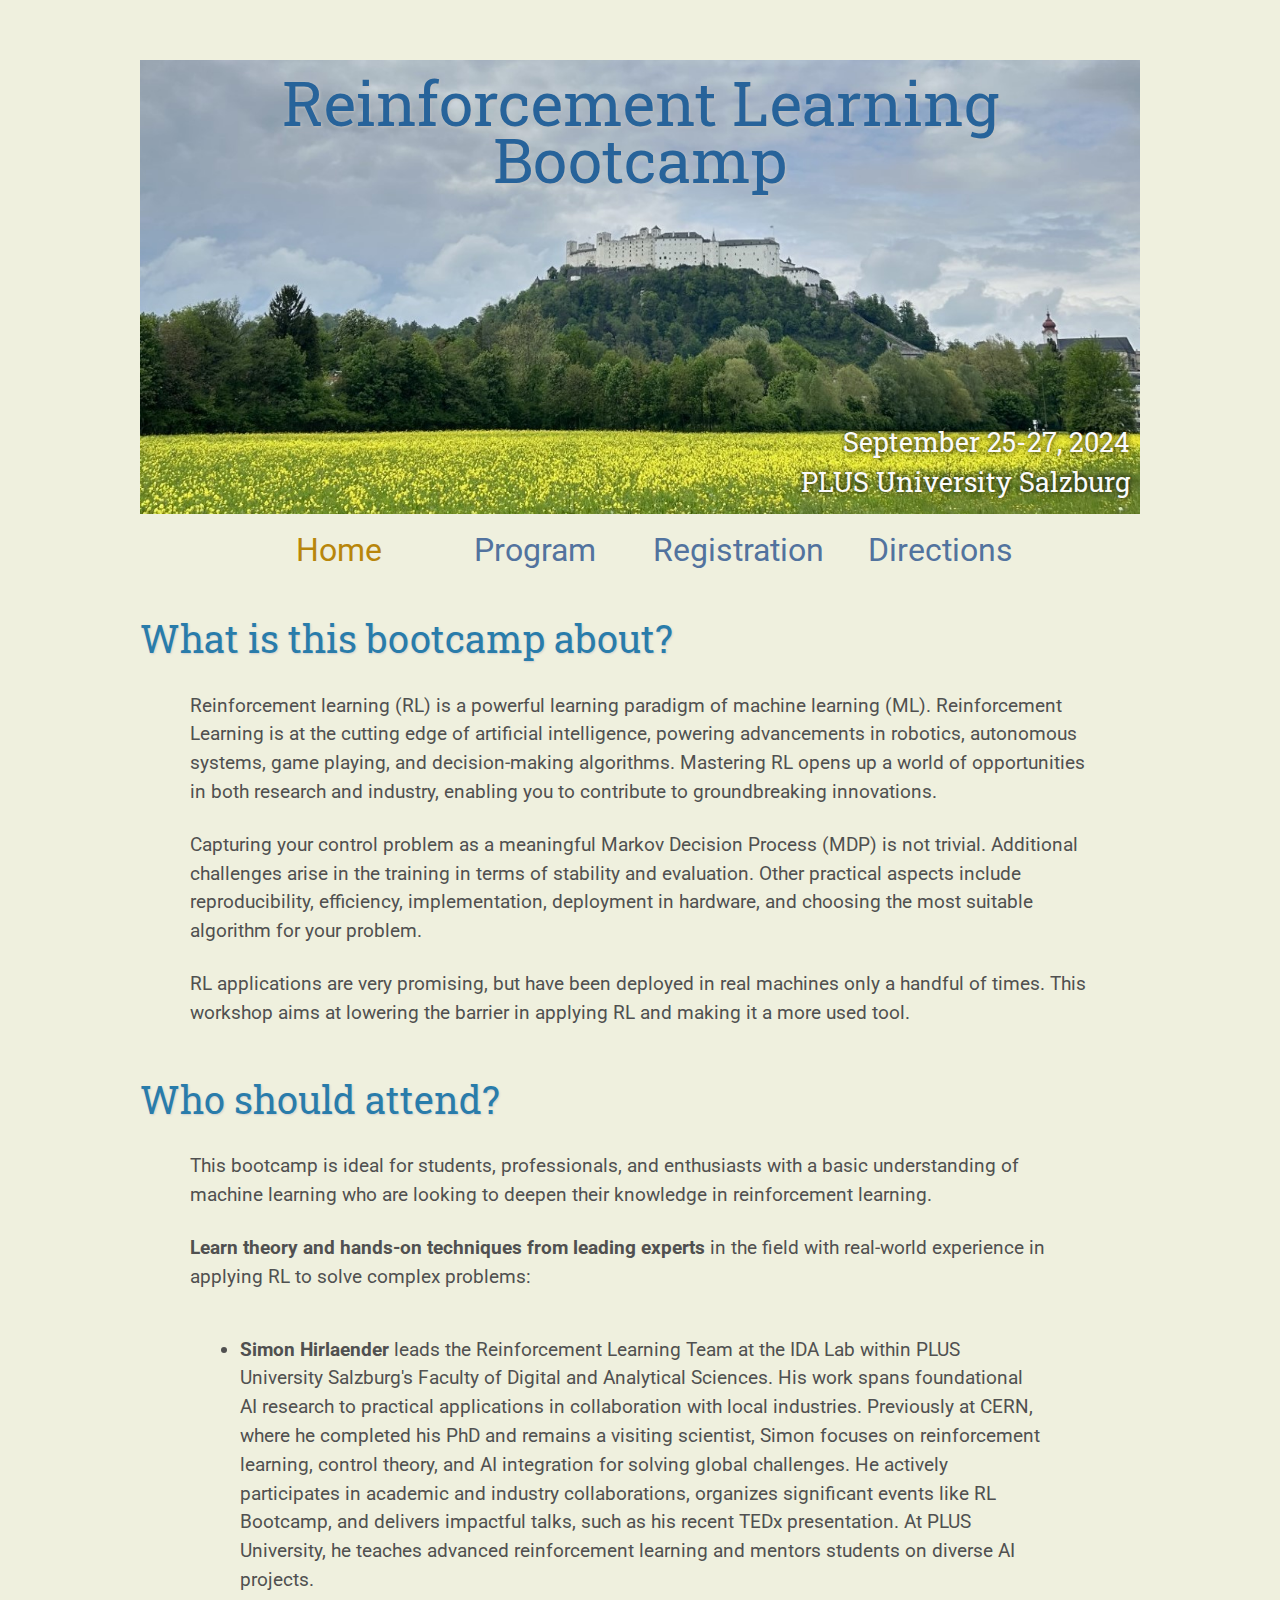
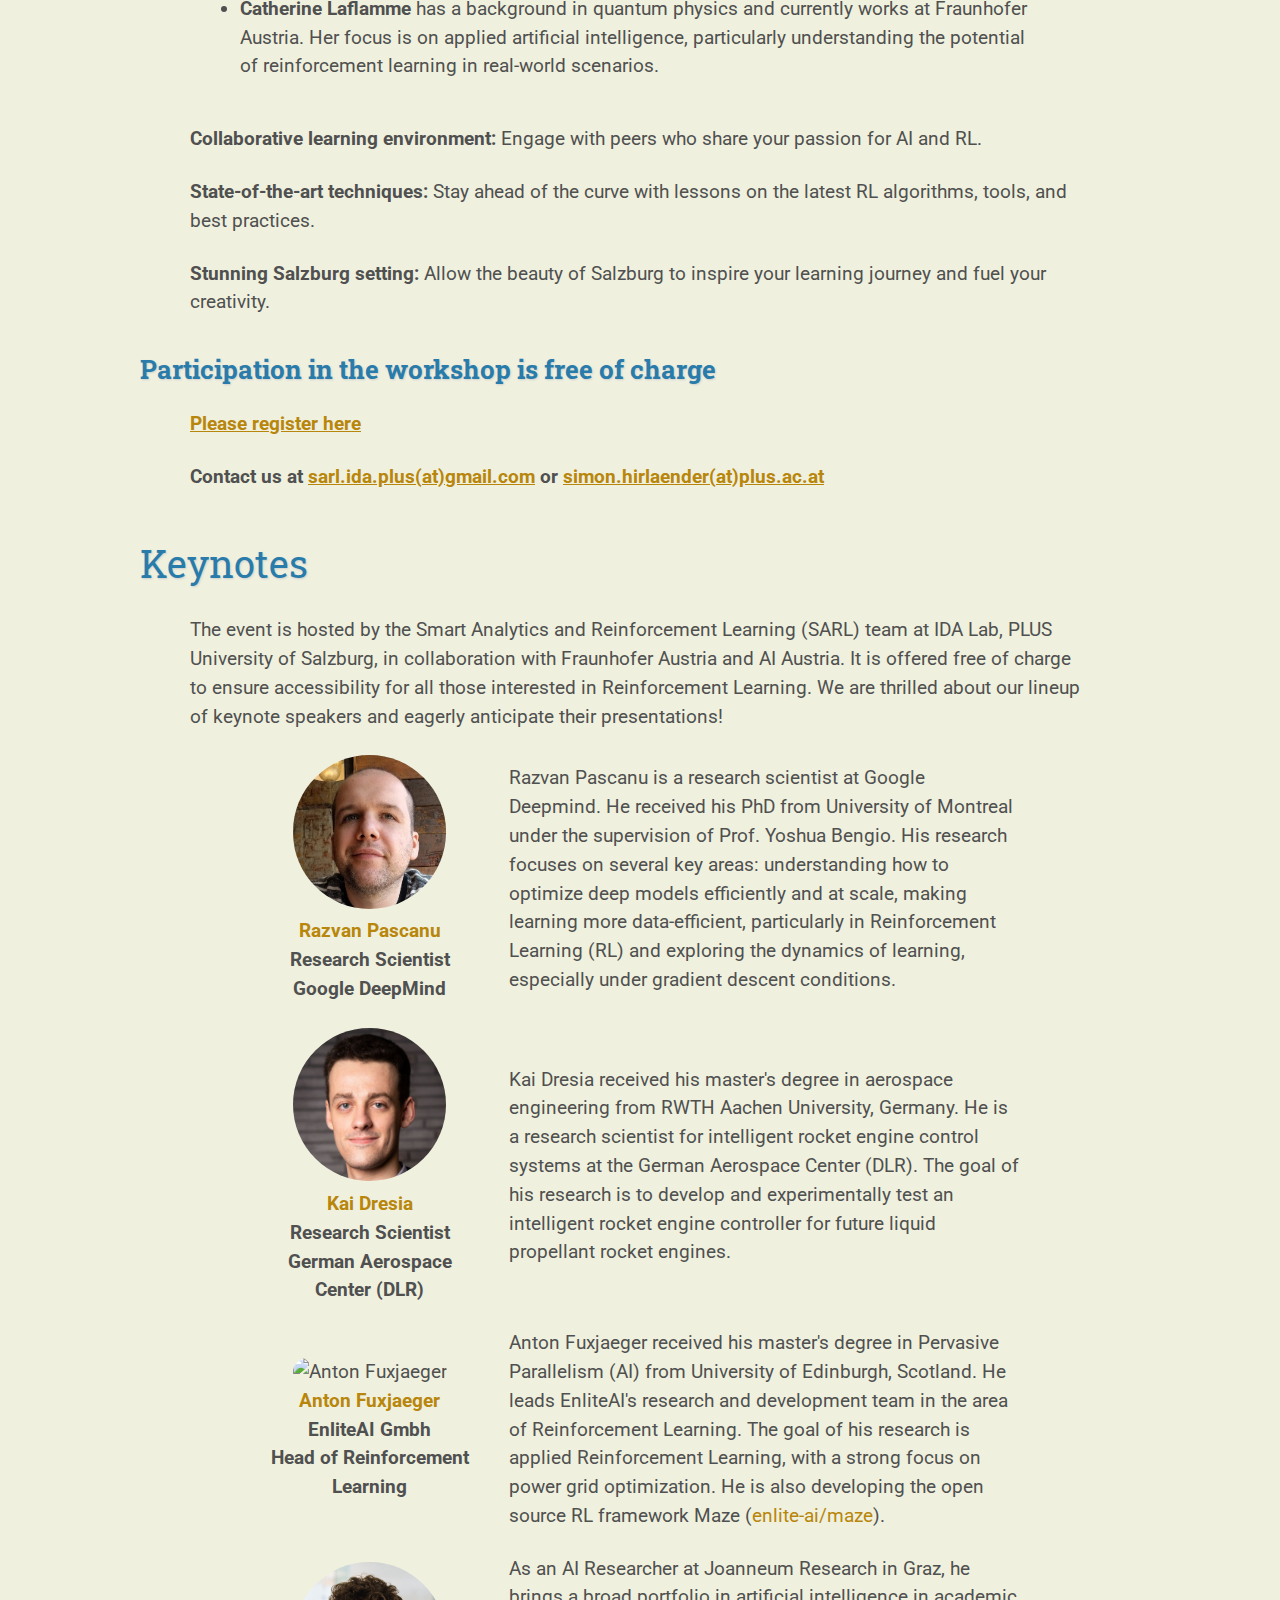
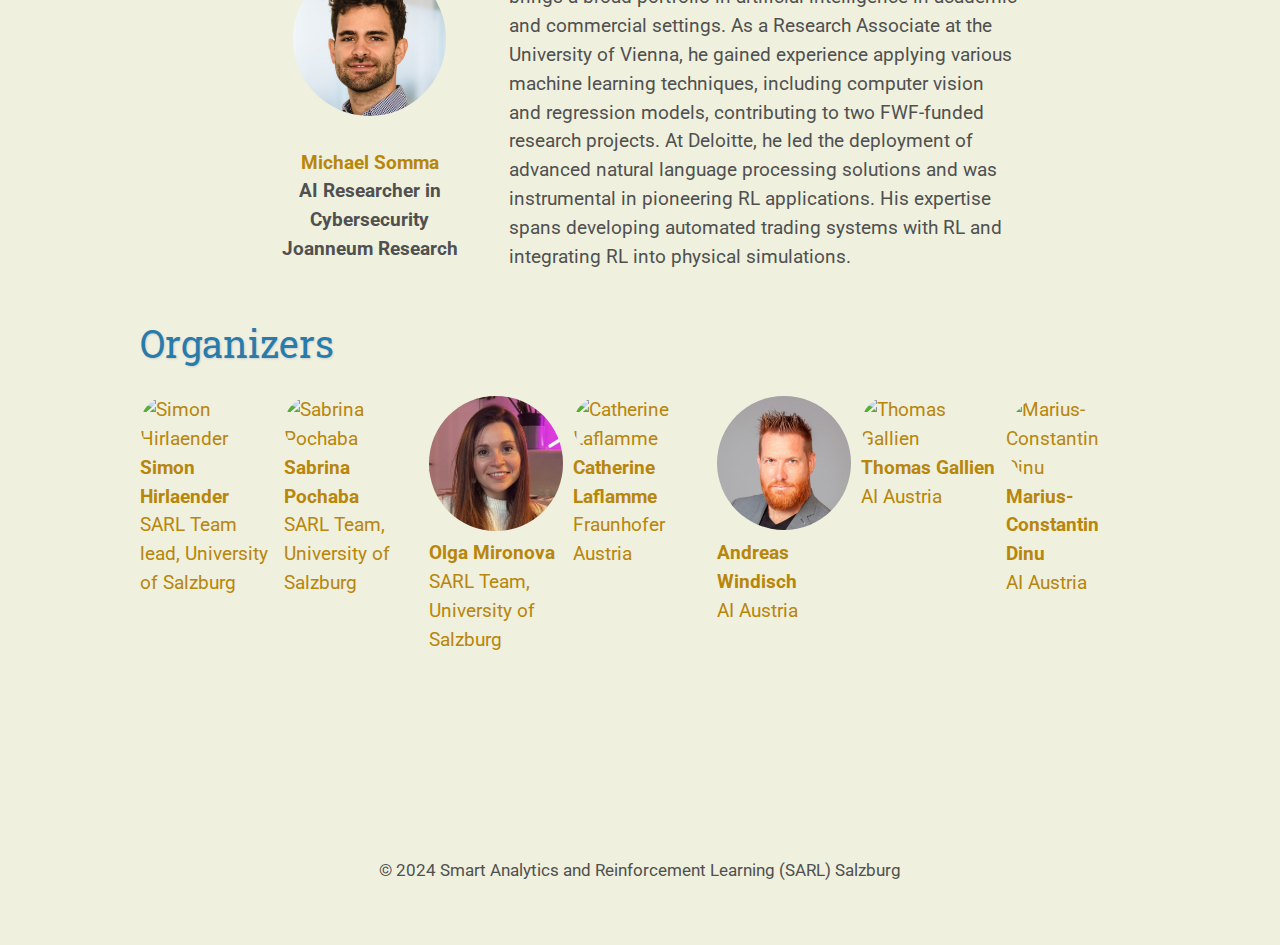
==== index.html @ cdb0f9e3 "change of structure" ====
<!DOCTYPE html>
<html lang='en'>
<style>
  .table-container {
    width: 80%;
    table-layout: fixed; /* Ensures the table respects the width of each column */
    border-collapse: separate; /* Separates the borders of each cell */
    border-spacing: 20px 0; /* Adds space between the columns */
  }

  .image-cell {
    width: 30%;
    text-align: center;
    vertical-align: middle;
  }

  .description-cell {
    width: 70%;
    vertical-align: middle;
    text-align: left;
    padding-left: 10px; /* Adjust this padding to manage the text spacing from the image */
  }

  .description-cell ul {
    list-style-type: disc; /* Ensures bullet points are shown */
    padding-left: 20px; /* Adds indentation to align the bullets properly */
  }

  img {
    width: 100%; /* Adjust this to scale the image as needed */
    /* You can uncomment the next line if you want rounded images */
    /* border-radius: 9999px; */
  }
</style>


<head>
    <base href=".">
    <link rel="shortcut icon" type="image/png" href="assets/smile.png"/>
    <link rel="stylesheet" type="text/css" media="all" href="assets/main.css"/>
    <meta name="description" content="RL Bootcamp">
    <meta name="resource-type" content="document">
    <meta name="distribution" content="global">
    <meta name="KeyWords" content="RL Bootcamp">
    <meta charset="UTF-8">
    <title>RL Bootcamp</title>
</head>

<body>

<div class="banner">
        <img src="bootcamp.jpg" alt="RL Bootcamp" width="1000">
        <div class="top-left">
            <span class="title1">Reinforcement Learning Bootcamp</span>
        </div>
        <div class="bottom-right">
            September 25-27, 2024 <br> PLUS University Salzburg
        </div>
    </div>

<table class="navigation">
  <tr>
    <td class="navigation">
      <a title="Conference Home Page" href=".">Home</a>
    </td>

      <td class="navigation">
      <a
        class="current"
        title="Program"
        href="program"
        >Program</a
      >
    </td>
    <td class="navigation">
      <a
        class="current"
        title="Register for free"
        href="registration"
        >Registration</a
      >
          </td>
    <td class="navigation">
      <a
        class="current"
        title="Directions to the Conference"
        href="directions"
        >Directions</a
      >
    </td>
  </tr>
</table>

    <h2>What is this bootcamp about?</h2>
    <p>


Reinforcement learning (RL) is a powerful learning paradigm of machine learning (ML). Reinforcement Learning is at the cutting edge of artificial intelligence, powering advancements in robotics, autonomous systems, game playing, and decision-making algorithms. Mastering RL opens up a world of opportunities in both research and industry, enabling you to contribute to groundbreaking innovations.
</p>
    <p>
Capturing your control problem as a meaningful Markov Decision Process (MDP) is not trivial. Additional challenges arise in the training in terms of stability and evaluation. Other practical aspects include reproducibility, efficiency, implementation, deployment in hardware, and choosing the most suitable algorithm for your problem.
</p>
    <p>
RL applications are very promising, but have been deployed in real machines only a handful of times. This workshop aims at lowering the barrier in applying RL and making it a more used tool.
</p>
    
    <h2>Who should attend?</h2>
    <p>   
    This bootcamp is ideal for students, professionals, and enthusiasts with a basic understanding of machine learning who are looking to deepen their knowledge in reinforcement learning. </p>
    <p>
      <strong> Learn theory and hands-on techniques from leading experts</strong> in the field with real-world experience in applying RL to solve complex problems:
            <ul>
            <li ><strong>Simon Hirlaender</strong>  leads the Reinforcement Learning Team at the IDA Lab within PLUS University Salzburg's Faculty of Digital and Analytical Sciences. His work spans foundational AI research to practical applications in collaboration with local industries. Previously at CERN, where he completed his PhD and remains a visiting scientist, Simon focuses on reinforcement learning, control theory, and AI integration for solving global challenges. He actively participates in academic and industry collaborations, organizes significant events like RL Bootcamp, and delivers impactful talks, such as his recent TEDx presentation. At PLUS University, he teaches advanced reinforcement learning and mentors students on diverse AI projects.</li>
            <li><strong>Catherine Laflamme</strong> has a background in quantum physics and currently works at Fraunhofer Austria. Her focus is on applied artificial intelligence, particularly understanding the potential of reinforcement learning in real-world scenarios.</li>
            </ul>
    </p>
    <p> <strong>Collaborative learning environment:</strong> Engage with peers who share your passion for AI and RL.</p>
  <p> <strong>State-of-the-art techniques:</strong> Stay ahead of the curve with lessons on the latest RL algorithms, tools, and best practices.</p>
  <p> <strong>Stunning Salzburg setting:</strong> Allow the beauty of Salzburg to inspire your learning journey and fuel your creativity.
    </p>

<h4><b>Participation in the workshop is free of charge</b></h4>
<p><b><a href="https://indico.scc.kit.edu/e/sarl-plus.rl.bootcamp">Please register here</a></b></p>
<p><b>Contact us at <a href="mailto:sarl.ida.plus@gmail.com">sarl.ida.plus(at)gmail.com</a> or <a href="mailto:sarl.ida.plus@gmail.com">simon.hirlaender(at)plus.ac.at</a></b> </p>


<h2>Keynotes</h2>

     <p>

The event is hosted by the Smart Analytics and Reinforcement Learning (SARL) team at IDA Lab, PLUS University of Salzburg, in collaboration with Fraunhofer Austria and AI Austria. It is offered free of charge to ensure accessibility for all those interested in Reinforcement Learning. We are thrilled about our lineup of keynote speakers and eagerly anticipate their presentations!
    </p>

<!--    <p>-->
<!--      <a href="https://sites.google.com/view/razp/home"><b>Razvan Pascanu</b></a-->
<!--      ><br />-->
<!--      <b>-->
<!--         Research Scientist<br />-->
<!--         Google DeepMind </b-->
<!--      ><br />-->
<!--    </p>-->


<table class="table-container">
  <tr>
    <!-- Column for Image and Basic Info -->
    <td class="image-cell">
      <img src="assets/speaker_razvan_pascanu_squared.png" alt="Razvan Pascanu" style="width: 70%; border-radius: 9999px" ;><br>
       <a href="https://sites.google.com/view/razp/home"><b>Razvan Pascanu</b></a>
      <b>Research Scientist<br>
      Google DeepMind</b>
    </td>
    <!-- Column for Detailed Description -->
    <td class="description-cell">
        Razvan Pascanu is a research scientist at Google Deepmind. He received his PhD from University of Montreal under the supervision of Prof. Yoshua Bengio. His research focuses on several key areas:
        understanding how to optimize deep models efficiently and at scale, making learning more data-efficient, particularly in Reinforcement Learning (RL) and exploring the dynamics of learning, especially under gradient descent conditions.
    </td>
  </tr>
</table>
<table class="table-container">
  <tr>
    <!-- Column for Image and Basic Info -->
    <td class="image-cell">
      <img src="assets/speaker_kai_dresia1.jpg" alt="Kai Dresia" style="width: 70%; border-radius: 9999px";><br>
      <a href="https://www.linkedin.com/in/kaidresia"><b>Kai Dresia</b></a><br>
      <b>Research Scientist<br>
      German Aerospace Center (DLR)</b>
    </td>

    <!-- Column for Detailed Description -->
    <td class="description-cell">

        Kai Dresia received his master's degree in aerospace engineering from RWTH Aachen University, Germany. He is a research scientist for intelligent rocket engine control systems at the German Aerospace Center (DLR). The goal of his research is to develop and experimentally test an intelligent rocket engine controller for future liquid propellant rocket engines.

    </td>
  </tr>
</table>
<table class="table-container">
  <tr>
    <!-- Column for Image and Basic Info -->
    <td class="image-cell">
      <img src="assets/speaker_anton_fuxjaeger.jpg" alt="Anton Fuxjaeger" style="width: 70%; border-radius: 9999px";><br>
      <a href="https://github.com/anton-musrevinu"><b>Anton Fuxjaeger</b></a><br>
      <b>EnliteAI Gmbh<br>
      Head of Reinforcement Learning</b>
    </td>

    <!-- Column for Detailed Description -->
    <td class="description-cell">

        Anton Fuxjaeger received his master's degree in Pervasive Parallelism (AI) from University of Edinburgh, Scotland. He leads EnliteAI's research and development team in the area of Reinforcement Learning. The goal of his research is applied Reinforcement Learning, with a strong focus on power grid optimization. He is also developing the open source RL framework Maze (<a href="https://github.com/enlite-ai/maze">enlite-ai/maze</a>).

    </td>
  </tr>
</table>
<table class="table-container">
    <td class="image-cell">
    <img src="assets/speaker_michael_somma.jpg" alt="Michael Somma" style="width: 70%; border-radius: 9999px;">
    </p>
      <a href="https://www.linkedin.com/in/michaelsomma/"><b>Michael Somma</b></a
      ><br />
      <b>
          AI Researcher in Cybersecurity
         <br />
         Joanneum Research</b
      ><br />
        </td>
    <td class="description-cell">
        As an AI Researcher at Joanneum Research in Graz, he brings a broad portfolio in artificial intelligence in academic and commercial settings. As a Research Associate at the University of Vienna, he gained experience applying various machine learning techniques, including computer vision and regression models, contributing to two FWF-funded research projects. At Deloitte, he led the deployment of advanced natural language processing solutions and was instrumental in pioneering RL applications. His expertise spans developing automated trading systems with RL and integrating RL into physical simulations.
    </td>
    <p>
</table>



    <h2>Organizers</h2>
    <div style="display: flex; flex-wrap: wrap; align-items: flex-start; gap: 10px; width: 1000px">

                <a href="https://mathphyssim.github.io/" style="flex: 1;">
            <img src="assets/organizer_simon_hirlaender.jpg" alt="Simon Hirlaender" style="width: 100%; border-radius: 9999px;">
            <b>Simon Hirlaender</b> <br>
                    SARL Team lead,
            University of Salzburg
        </a>
                <a href="https://www.salzburgresearch.at/en/person/pochaba-sabrina/" style="flex: 1;">
            <img src="assets/organizer_sabrina_pochaba_square.jpg" alt="Sabrina Pochaba" style="width: 100%; border-radius: 9999px;">
            <b>Sabrina Pochaba</b> <br>
                    SARL Team,
            University of Salzburg
        </a>
                <a href="https://www.plus.ac.at/aihi/der-fachbereich/ida-lab/teams/sarl/" style="flex: 1;">
            <img src="assets/organizer_olga_mironova.jpg" alt="Olga Mironova" style="width: 100%; border-radius: 9999px;">
            <b>Olga Mironova</b> <br> 
                    SARL Team,
            University of Salzburg
        </a>
                <a href="https://www.linkedin.com/in/catherine-laflamme-5a1a7131/" style="flex: 1;">
            <img src="assets/organizer_catherine_laflamme.jpg" alt="Catherine Laflamme" style="width: 100%; border-radius: 9999px;">
            <b>Catherine Laflamme</b> <br>
            Fraunhofer Austria
        </a>
                <a href="https://www.linkedin.com/in/andreas-windisch-physics/" style="flex: 1;">
            <img src="assets/organizer_andreas_windisch.jpg" alt="Andreas Windisch" style="width: 100%; border-radius: 9999px;">
            <b>Andreas Windisch</b> <br>
            AI Austria
        </a>
                <a href="https://www.linkedin.com/in/tgallien/" style="flex: 1;">
            <img src="assets/organizer_thomas_gallien.JPG" alt="Thomas Gallien" style="width: 100%; border-radius: 9999px;">
            <b>Thomas Gallien</b> <br>
            AI Austria
        </a>
                <a href="https://www.dinu.at/profile/home/" style="flex: 1;">
            <img src="assets/organizer_marius_constantin_dinu.jpeg" alt="Marius-Constantin Dinu" style="width: 100%; border-radius: 9999px;">
            <b>Marius-Constantin Dinu</b> <br>
            AI Austria
        </a>
    </div>
    <footer>
        &copy; 2024 Smart Analytics and Reinforcement Learning (SARL) Salzburg</p>
    </footer>
</body>
</html>
---- assets/main.css ----
/* main.css */

/* These are the colors and fonts used throughout the webpage.
 * I've listed them here so that a user may easily
 * do a search-and-replace for these to change the site theme.
 *   'Roboto',sans-serif; Font for the title text
 *   'Roboto-Slab',serif; Font for the body text 
 *   #fafafa; Background color of the site
 *   #505050; Foreground (text) color of the site
 *   #52739e; Navy, "Template" in the logo, current page in navigation, special titles in the Program
 *   #b2132e; Reddish, "Conference" in the logo, hover color for links
 *   #813c54; Heading color, titles in the Program
 *   #b8860b; Dark Goldenrod, color for links
 */

@import url("https://fonts.googleapis.com/css?family=Roboto%7CRoboto+Slab");

* {
  border: 0;
  font: inherit;
  font-size: 1em;
  margin: 0;
  padding: 0;
  vertical-align: baseline;
}

body {
  background-color: #EFF0DE;
  background-size: cover;
  background-attachment: fixed;
  color: #505050;
  text-align: left;
  font-family: "Roboto", sans-serif;
  font-size: 1.2em;
  line-height: 1.5em;
  margin: 60px auto;
  width: 1000px;
}

a {
  color: #b8860b;
  text-decoration: none;
}
a.current {
  color: #52739e;
}
a.current:hover {
  color: #ffab37;
}
a:hover {
  color: #fbba79;
}
a:active {
  color: #fbba79;
}
h1,
h2,
h3,
h4 {
  clear: left;
  color: #297caa;
  margin: 1.5em 0em 1em 0em;
  font-family: "Roboto Slab", serif;
  text-shadow: 1px 1px 2px #d0d0d0;
}
h1 {
  font-size: 2.67em;
}
h2 {
  font-size: 2em;
}
h3 {
  font-size: 1.67em;
}
h4 {
  font-size: 1.33em;
}
p {
  list-style: none;
  margin: 24px auto 24px auto;
  padding: 0px;
  width: 900px;
  text-align: left;
}
li a,
p a {
  text-decoration: underline;
  text-decoration-color: #b8860b;
}

ul {
  list-style: disc;
  margin: 24px auto 24px auto;
  padding: 20px;
  width: 800px;
  text-align: left;
}

i,
em {
  font-style: italic;
}
b,
strong {
  font-weight: bold;
}
sup {
  vertical-align: super;
  font-size: 0.8em;
  line-height: 0;
}
sub {
  vertical-align: sub;
  font-size: 0.8em;
  line-height: 0;
}
table {
  width: 1000px;
  margin: 12px auto 24px auto;
  float: none;
  /* UNCOMMENT THIS FOR DEBUGGING THE ALIGNMENT */
  /*border: 1px solid black;*/
}
th,
td {
  text-align: left;
  /* UNCOMMENT THIS FOR DEBUGGING THE ALIGNMENT */
  /*border: 1px solid black;*/
}

/* Website Banner */
.banner {
  position: relative;
  font-family: "Roboto Slab", serif;
}
.top-left {
  font-size: 7em;
  color: #505050;
  /*background: #adc1ce;*/
  text-align: center;
  width: 1000px;
  height: 73px;
  position: absolute;
  padding: 0px 0 0 0;
  top: 0px;
}
.bottom-right {
  font-size: 1.4em;
  color: #fafafa;
  line-height: 1.5em;
  width: auto;
  height: 100px;
  padding: 0px 10px 0px 0px;
  text-align: right;
  position: absolute;
  bottom: 0px;
  right: 0px;
  text-shadow: 0px 0px 6px #000000;
}

/* Conference Title Logo */
.title1 {
  color: #27639a;
  font-size: 0.46em;
  text-shadow: 1px 1px 3px #c0c0c0;
}
.title2 {
  color: #b37f32;
  text-shadow: 1px 1px 3px #c0c0c0;
}
.year {
  color: #505050;
  font-size: 0.6em;
  font-weight: lighter;
}

/* Navigation Links (Home, Registration, etc) */
table.navigation {
  width: 800px;
}
td.navigation {
  font-size: 1.67em;
  white-space: nowrap;
  width: 20%;
  text-align: center;
  vertical-align: middle;
  padding: 0px 0px 0px 0px;
}

/* Sponsor Images */
table.sponsors {
  width: 800px;
}
td.sponsor {
  white-space: nowrap;
  width: 20%;
  text-align: center;
  vertical-align: middle;
  padding: 0px 0px 0px 0px;
}
td.sponsor img {
  width: 100%;
}

/* The Table on the Program Page */
td.room {
  padding: 4px 12px 4px 4px;
  width: 90%;
  vertical-align: bottom;
  font-size: 1.67em;
  color: #52739e;
  height: 32px;
}
td.date {
  white-space: nowrap;
  width: 130px;
  text-align: right;
  vertical-align: top;
  padding: 4px 16px 0px 0px;
}
td.title {
  padding: 4px 12px 4px 4px;
  width: 90%;
  vertical-align: top;
  font-size: 1.2em;
  color: #929fa7;
  height: 34px;
  font-family: "Roboto Slab", serif;
  text-shadow: 1px 1px 2px #d0d0d0;
}
td.title-special {
  padding: 4px 12px 4px 4px;
  width: 90%;
  vertical-align: top;
  font-size: 1.67em;
  color: #52739e;
  height: 32px;
  font-family: "Roboto Slab", serif;
  text-shadow: 1px 1px 2px #d0d0d0;
}
td.speaker {
  padding: 4px 12px 4px 4px;
  font-style: italic;
  font-size: 1em;
  max-height: 999999px;
}
td.abstract {
  padding: 4px 12px 12px 4px;
  font-size: 1em;
  max-height: 999999px;
}
td.abstract img {
  display: block;
  margin: 4px auto 8px auto;
}
table.plenary {
  padding-top: 8px;
  background: #ffffff;
}

/* Registration and Directions iframes and Images */
iframe.registration {
  display: block;
  margin: 1em auto 2em auto;
  width: 700px;
  height: 1400px;
  border: none;
}
iframe.directions {
  display: block;
  margin: 1em auto 2em auto;
  width: 800px;
  height: 400px;
  border: none;
}
img.center {
  display: block;
  width: 67%;
  margin: 1em auto 2em auto;
}

/* Flyer Images */
table.flyers {
  width: 800px;
}
td.flyer {
  white-space: nowrap;
  width: 50%;
  text-align: center;
  vertical-align: middle;
  padding: 0px 0px 0px 0px;
}
td.sponsor img {
  width: 100%;
}

footer {
  font-size: 0.875em;
  margin-top: 12em;
  text-align: center;
}

/* My hacky way of making the site mobile-friendly */
@media only screen and (max-width: 1100px) {
  h2 {
    font-size: 3em;
  }

  p {
    font-size: 1.5em;
    line-height: 1.5em;
  }

  th,
  td,
  tr {
    font-size: 1.5em;
    line-height: 1.5em;
  }

  td.date {
    font-size: 1em;
    padding-top: 0.5em;
  }

  td.navigation {
    font-size: 1.5em;
    padding: 0px 20px 0px 20px;
  }

  table.footer {
    font-size: 0.33em;
  }

  /* Base styles for the table */
  .table-container {
    width: 100%;
    border-collapse: collapse;
  }

  .table-container td {
    padding: 1rem;
    vertical-align: top;
  }

  .image-cell {
    text-align: center; /* Centering content in the image cell */
  }

  .description-cell {
    text-align: left; /* Align text to the left in the description cell */
  }

  /* Responsive styles */
  @media only screen and (max-width: 1100px) {
    .table-container {
      display: block;
      width: 100%;
      overflow-x: auto; /* Adds horizontal scrolling if needed */
    }

    .table-container td {
      display: block;
      width: 100%;
      box-sizing: border-box;
      padding: 0.5rem;
    }

    .table-container td + td {
      border-top: 1px solid #ddd; /* Adds a border to separate cells */
    }

    .image-cell img {
      width: 100%; /* Ensures image fits within the cell */
      height: auto; /* Keeps image aspect ratio */
    }

    .image-cell a {
      display: block;
      margin-top: 0.5rem;
    }

    .description-cell {
      margin-top: 0.5rem;
    }

    /* Base styles for the table */
    .table-container {
      width: 100%;
      border-collapse: collapse;
    }

    .table-container td {
      padding: 1rem;
      vertical-align: top;
    }

    .image-cell {
      text-align: center; /* Centering content in the image cell */
    }

    .description-cell {
      text-align: left; /* Align text to the left in the description cell */
    }

    /* Responsive styles */
    @media only screen and (max-width: 1100px) {
      .table-container {
        display: block;
        width: 100%;
        overflow-x: auto; /* Adds horizontal scrolling if needed */
      }

      .table-container td {
        display: block;
        width: 100%;
        box-sizing: border-box;
        padding: 0.5rem;
      }

      .table-container td + td {
        border-top: 1px solid #ddd; /* Adds a border to separate cells */
      }

      .image-cell img {
        width: 100%; /* Ensures image fits within the cell */
        height: auto; /* Keeps image aspect ratio */
      }

      .image-cell a {
        display: block;
        margin-top: 0.5rem;
      }

      .description-cell {
        margin-top: 0.5rem;
      }
    }
  }
}
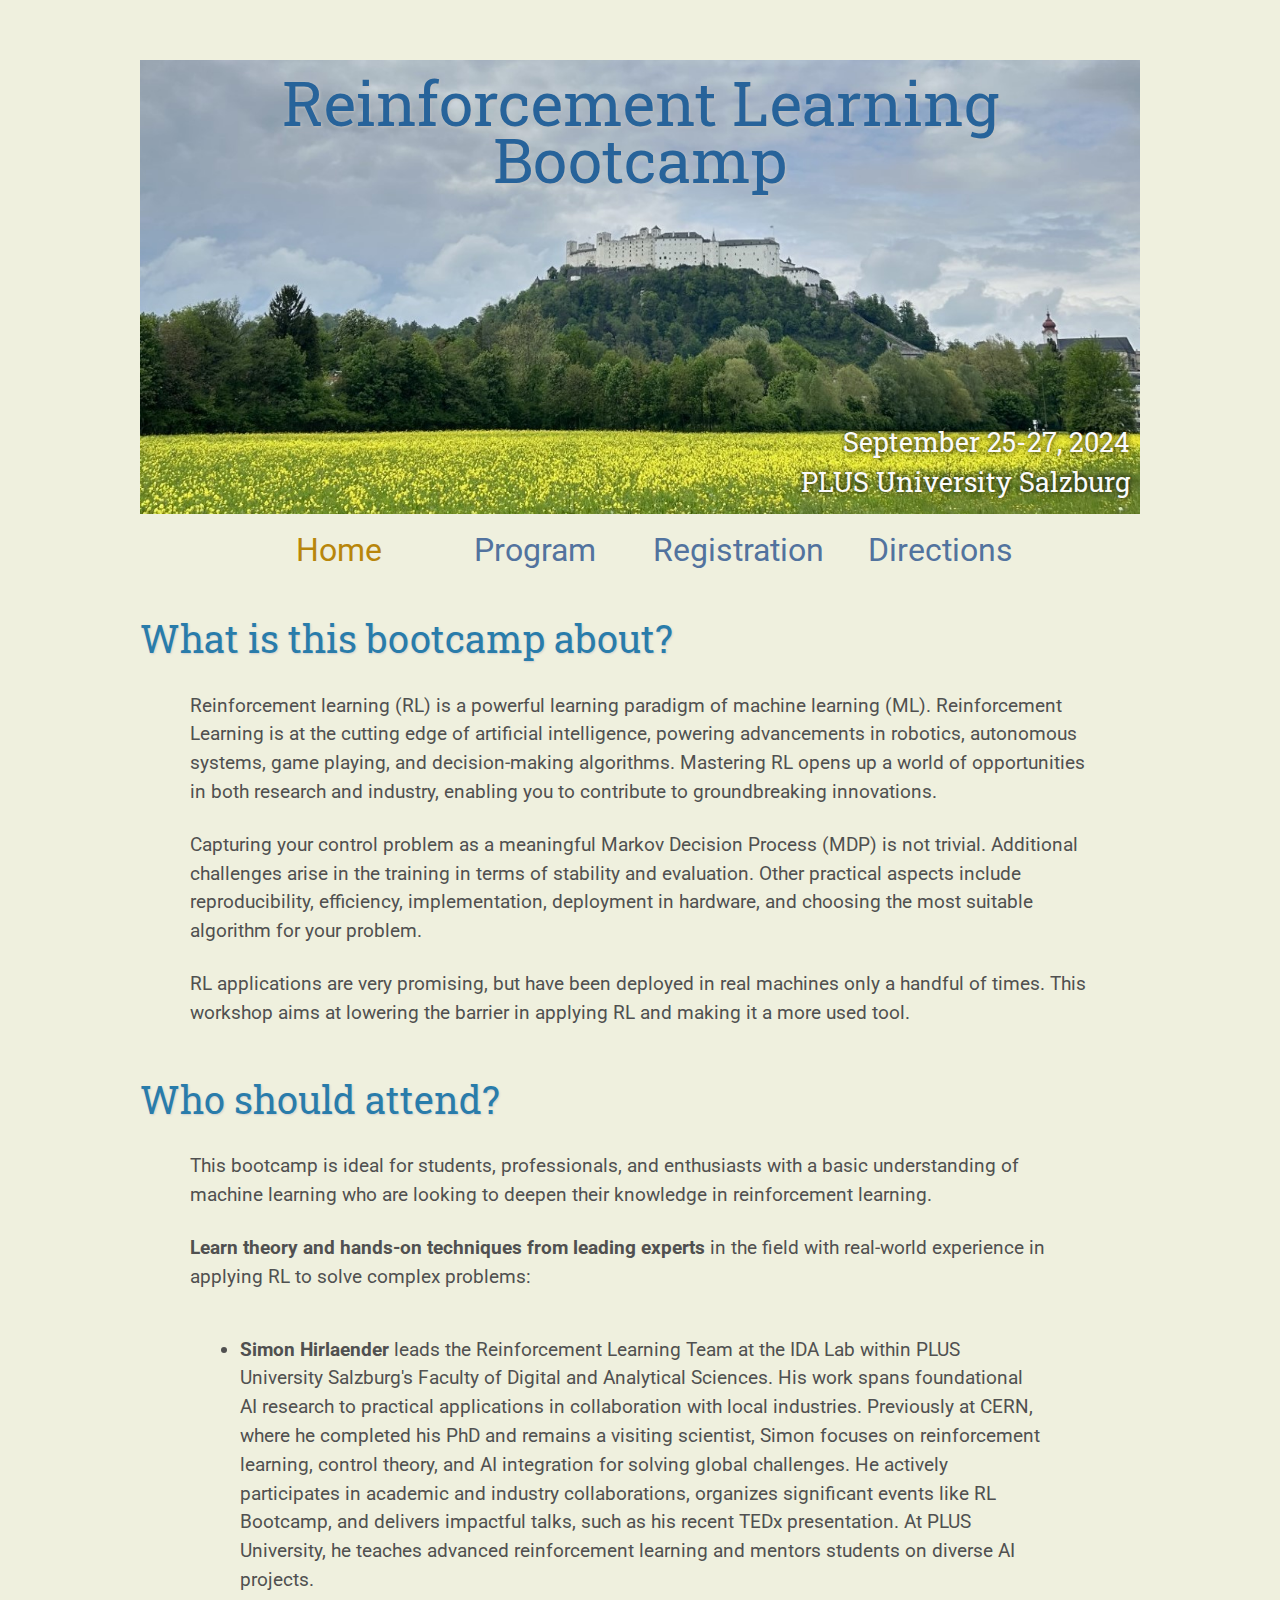
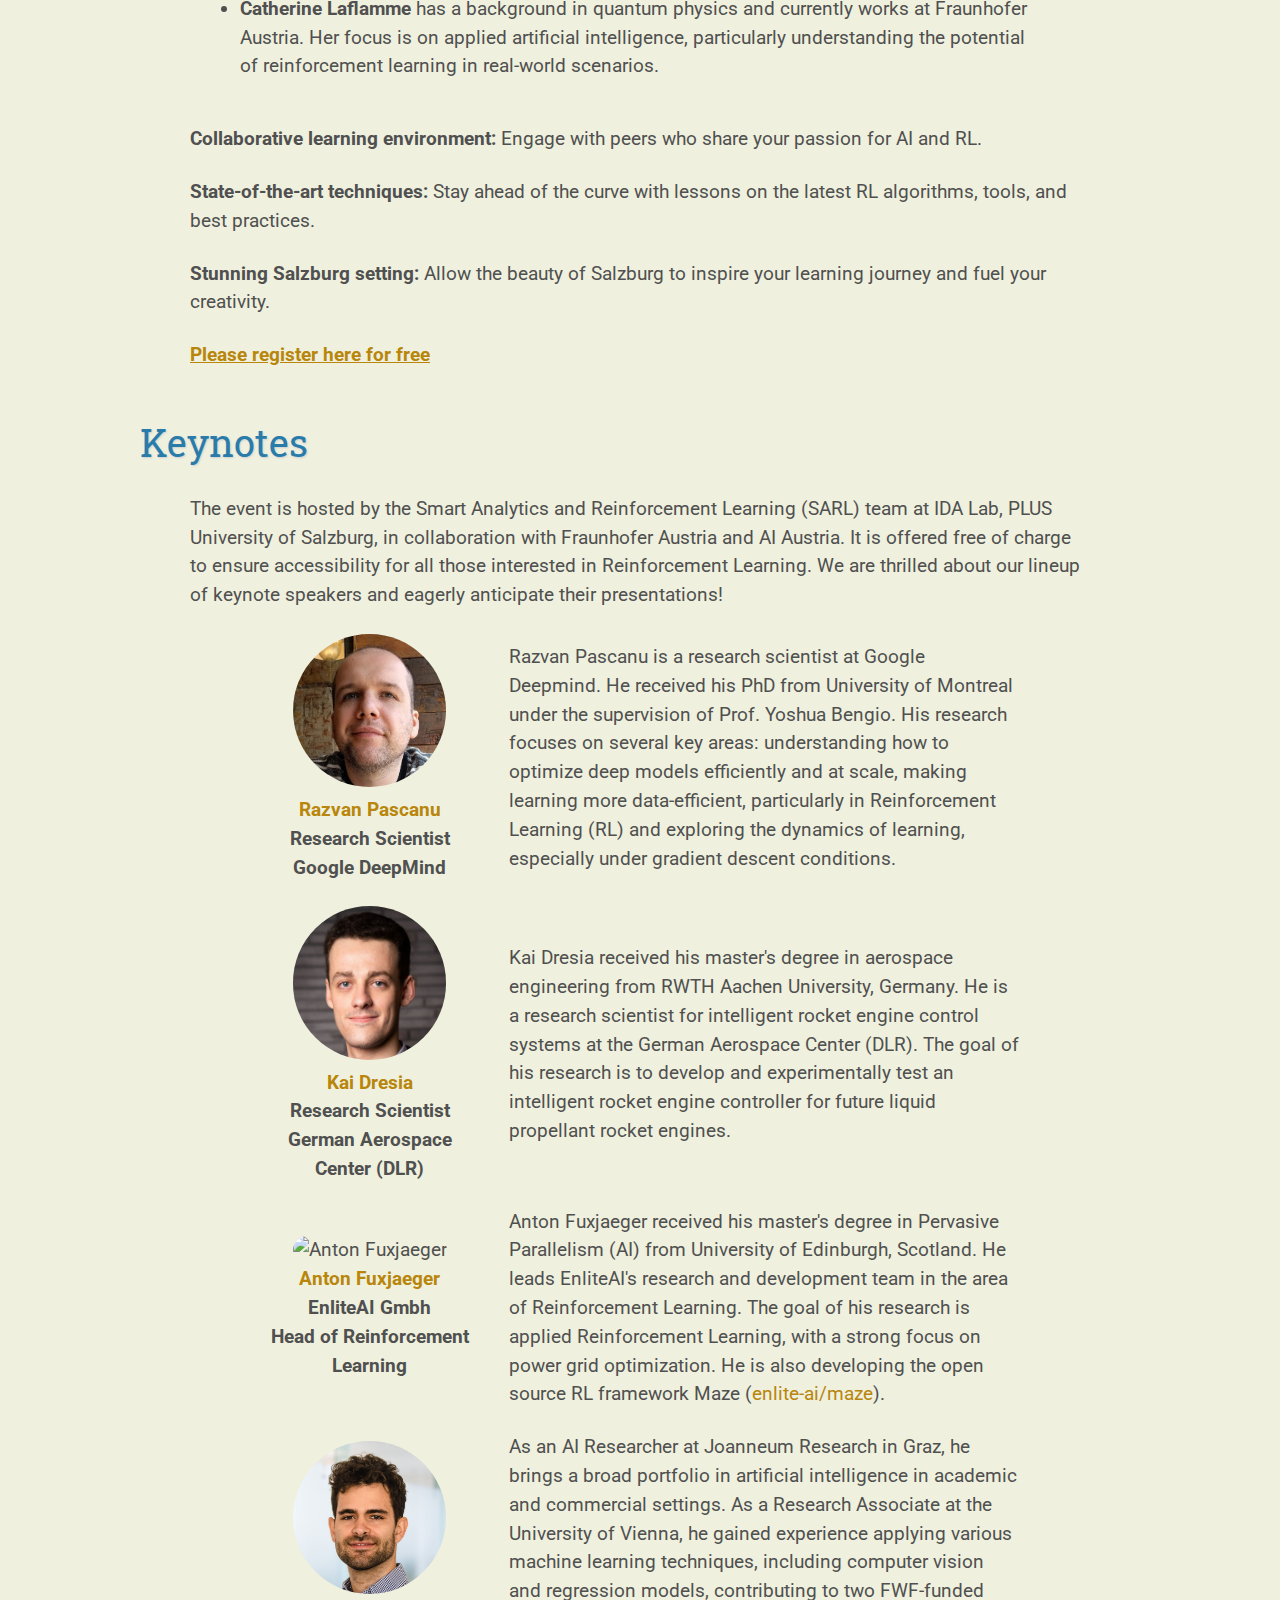
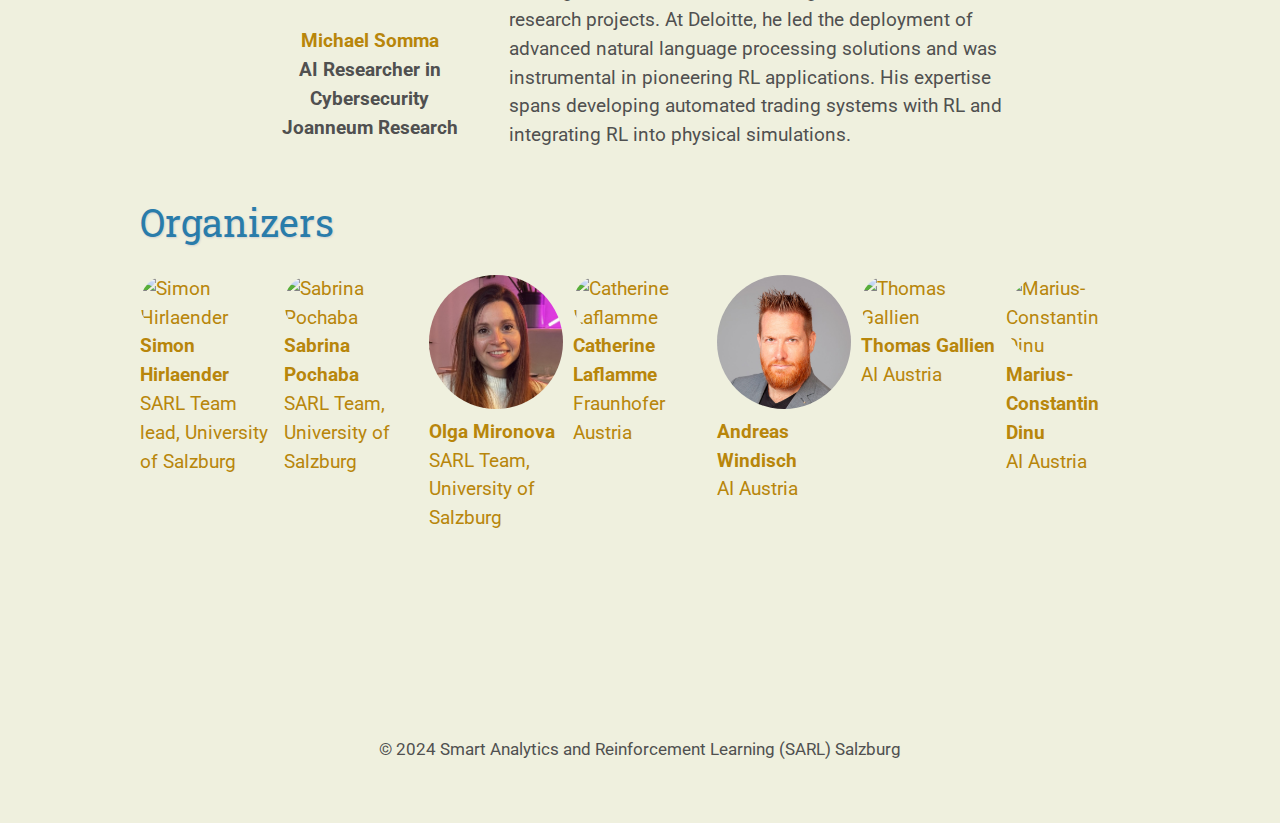
==== commit a575f7cf: "change of structure" ====
--- a/index.html
+++ b/index.html
@@ -77,8 +77,8 @@
         class="current"
         title="Register for free"
         href="registration"
-        >Registration</a
-      >
+        >Registration
+      </a>
           </td>
     <td class="navigation">
       <a
@@ -119,9 +119,9 @@
   <p> <strong>Stunning Salzburg setting:</strong> Allow the beauty of Salzburg to inspire your learning journey and fuel your creativity.
     </p>
 
-<h4><b>Participation in the workshop is free of charge</b></h4>
-<p><b><a href="https://indico.scc.kit.edu/e/sarl-plus.rl.bootcamp">Please register here</a></b></p>
-<p><b>Contact us at <a href="mailto:sarl.ida.plus@gmail.com">sarl.ida.plus(at)gmail.com</a> or <a href="mailto:sarl.ida.plus@gmail.com">simon.hirlaender(at)plus.ac.at</a></b> </p>
+<!--<h4><b>Participation in the workshop is free of charge</b></h4>-->
+<p><b><a href="registration">Please register here for free</a></b></p>
+<!--<p><b>Contact us at <a href="mailto:sarl.ida.plus@gmail.com">sarl.ida.plus(at)gmail.com</a> or <a href="mailto:sarl.ida.plus@gmail.com">simon.hirlaender(at)plus.ac.at</a></b> </p>-->
 
 
 <h2>Keynotes</h2>
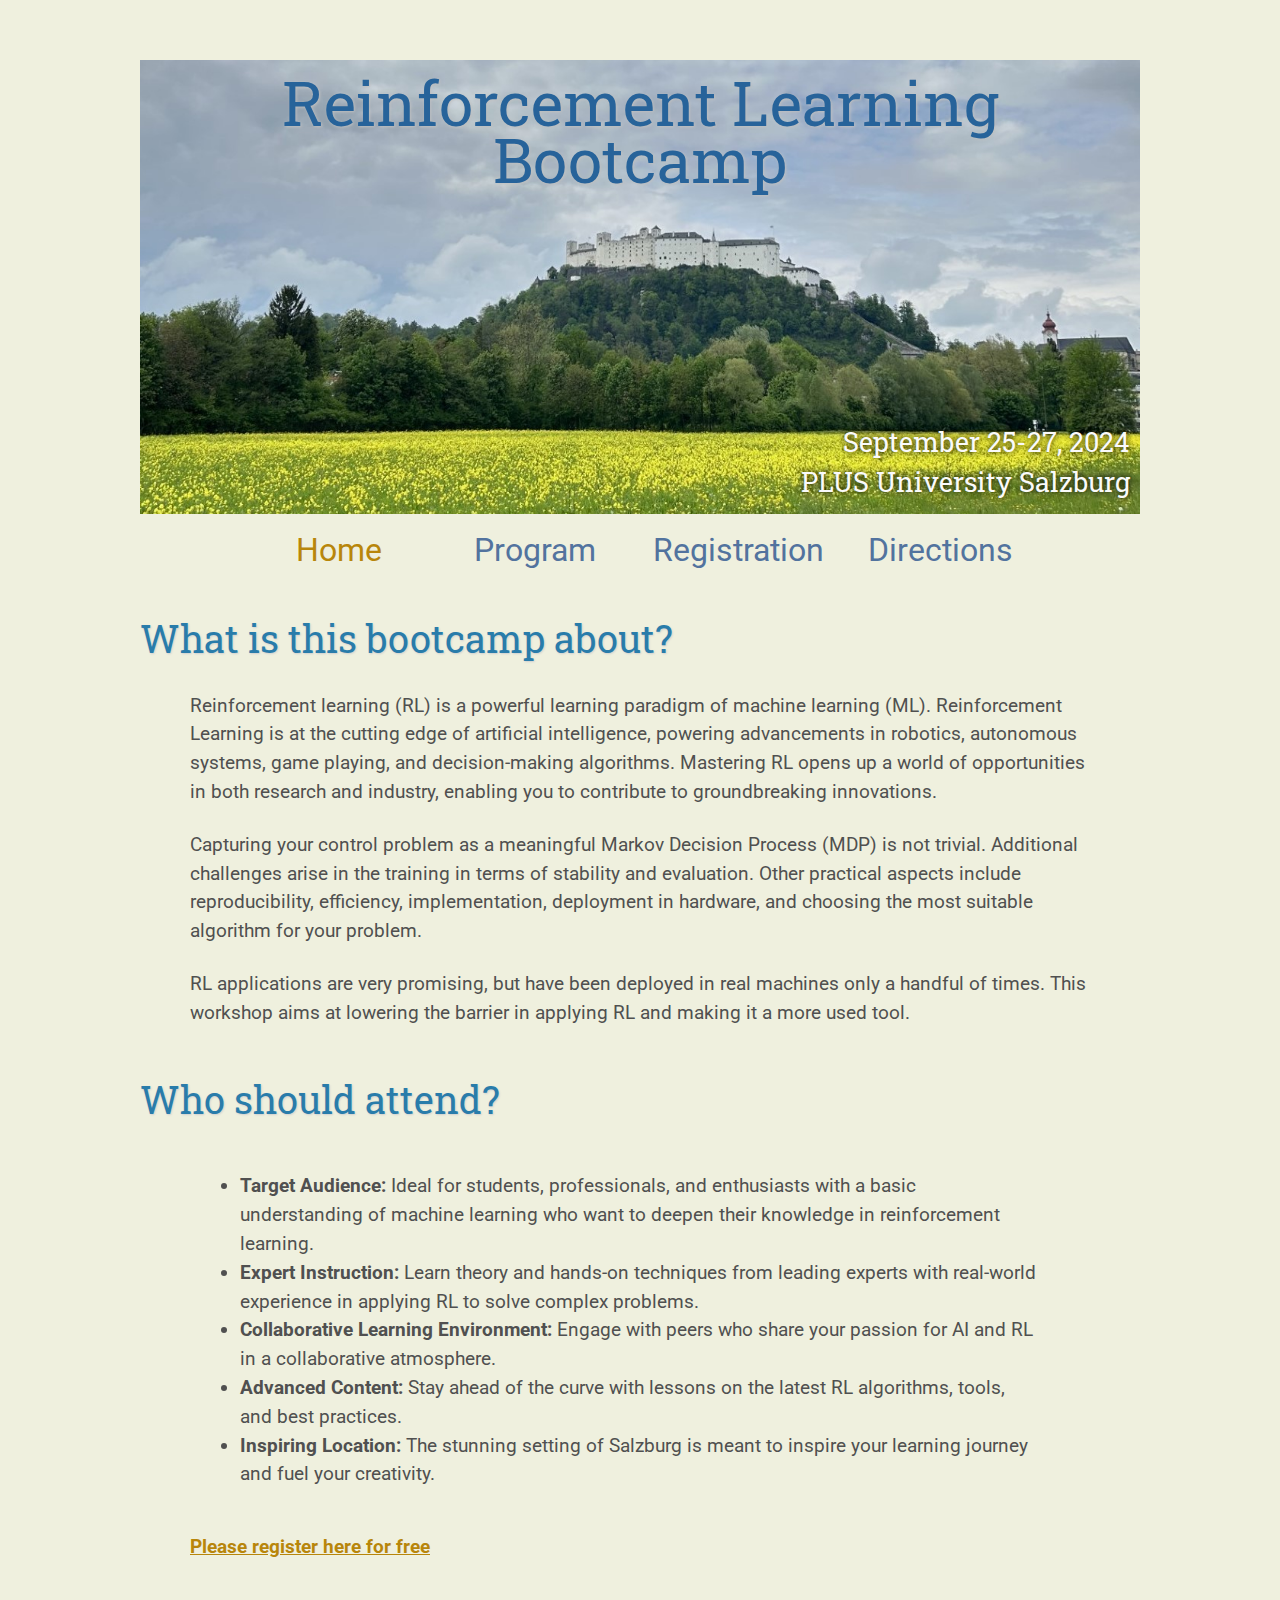
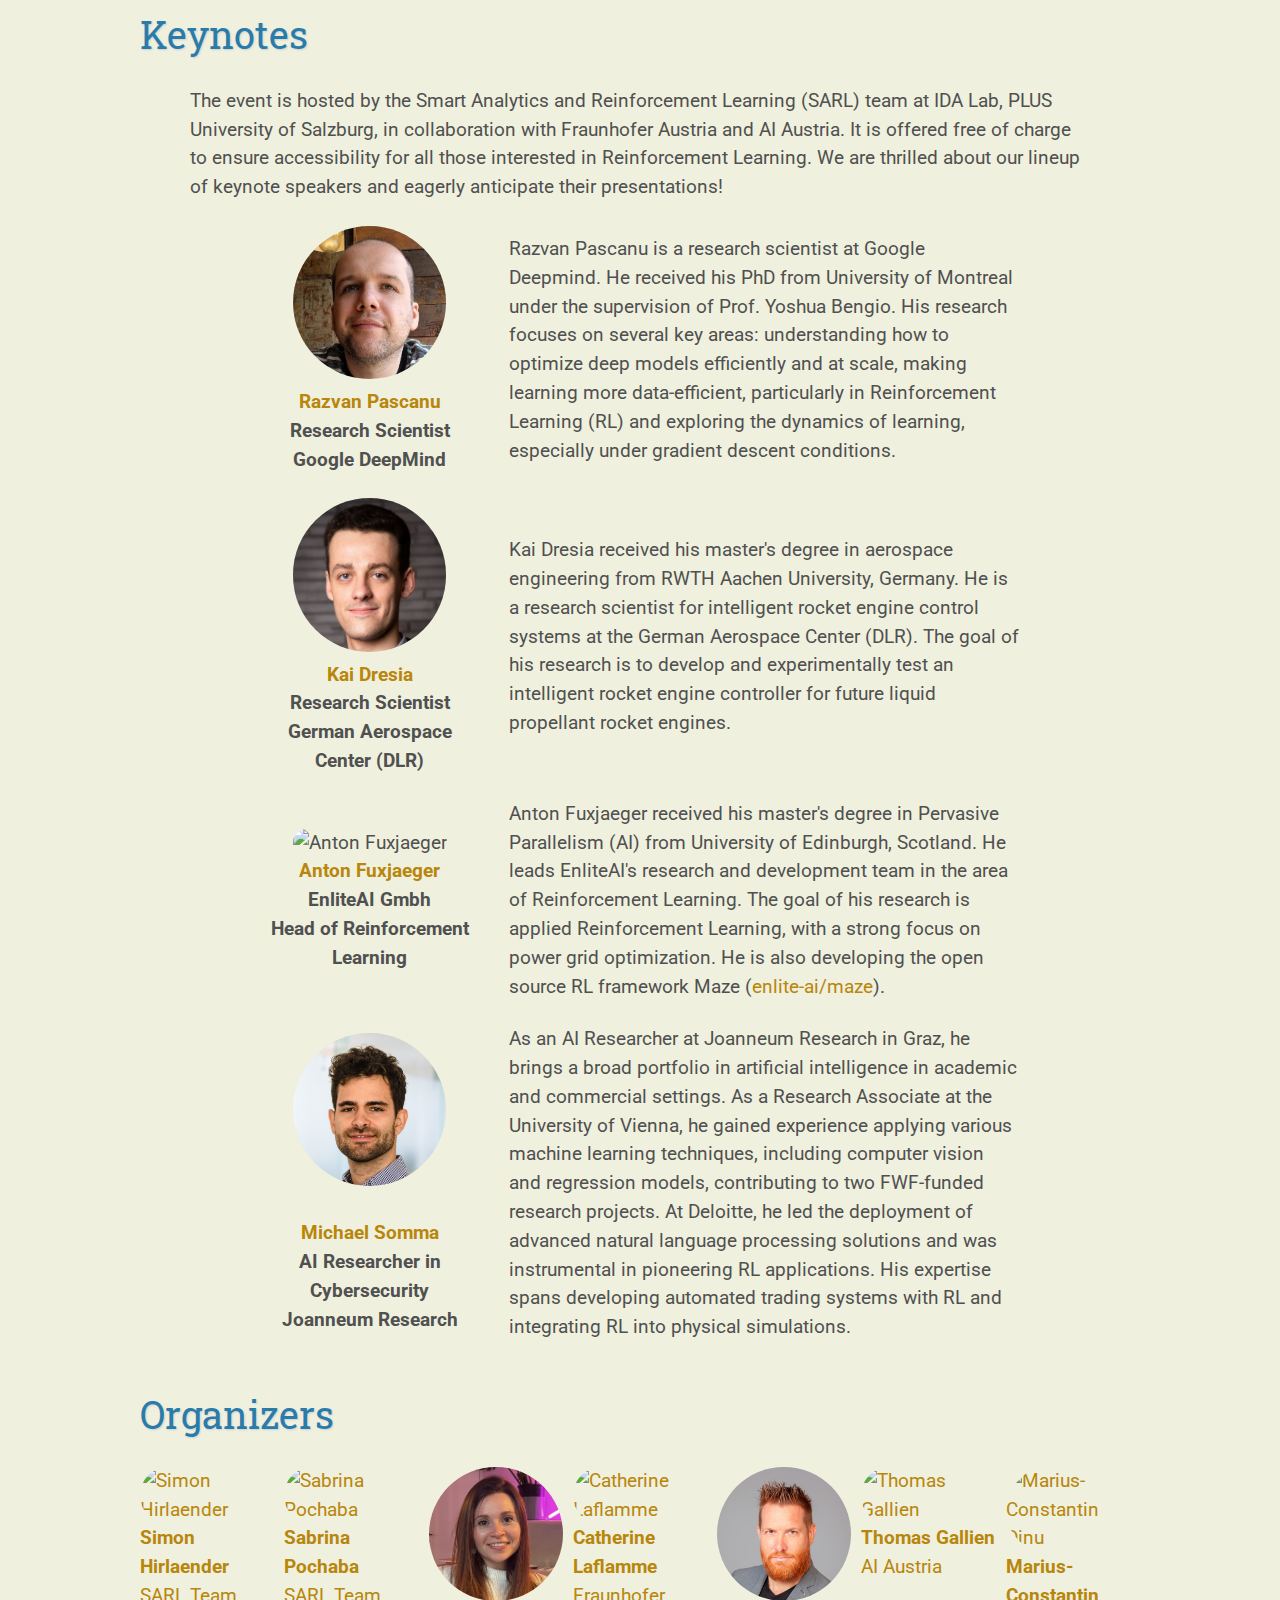
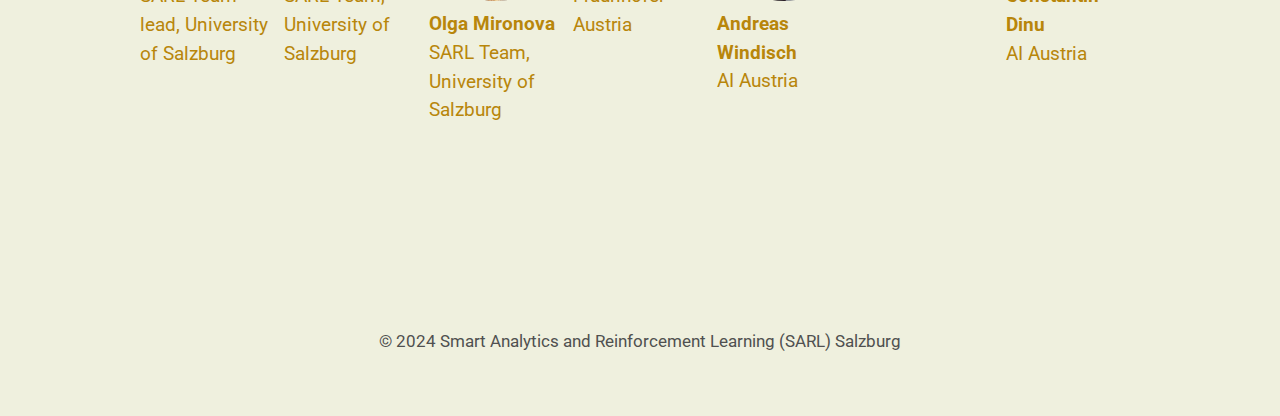
==== commit f1d6cda8: "change of structure" ====
--- a/index.html
+++ b/index.html
@@ -103,21 +103,29 @@
     <p>
 RL applications are very promising, but have been deployed in real machines only a handful of times. This workshop aims at lowering the barrier in applying RL and making it a more used tool.
 </p>
-    
-    <h2>Who should attend?</h2>
-    <p>   
-    This bootcamp is ideal for students, professionals, and enthusiasts with a basic understanding of machine learning who are looking to deepen their knowledge in reinforcement learning. </p>
-    <p>
-      <strong> Learn theory and hands-on techniques from leading experts</strong> in the field with real-world experience in applying RL to solve complex problems:
-            <ul>
-            <li ><strong>Simon Hirlaender</strong>  leads the Reinforcement Learning Team at the IDA Lab within PLUS University Salzburg's Faculty of Digital and Analytical Sciences. His work spans foundational AI research to practical applications in collaboration with local industries. Previously at CERN, where he completed his PhD and remains a visiting scientist, Simon focuses on reinforcement learning, control theory, and AI integration for solving global challenges. He actively participates in academic and industry collaborations, organizes significant events like RL Bootcamp, and delivers impactful talks, such as his recent TEDx presentation. At PLUS University, he teaches advanced reinforcement learning and mentors students on diverse AI projects.</li>
-            <li><strong>Catherine Laflamme</strong> has a background in quantum physics and currently works at Fraunhofer Austria. Her focus is on applied artificial intelligence, particularly understanding the potential of reinforcement learning in real-world scenarios.</li>
-            </ul>
-    </p>
-    <p> <strong>Collaborative learning environment:</strong> Engage with peers who share your passion for AI and RL.</p>
-  <p> <strong>State-of-the-art techniques:</strong> Stay ahead of the curve with lessons on the latest RL algorithms, tools, and best practices.</p>
-  <p> <strong>Stunning Salzburg setting:</strong> Allow the beauty of Salzburg to inspire your learning journey and fuel your creativity.
-    </p>
+<!--    -->
+<!--    <h2>Who should attend?</h2>-->
+<!--    <p>   -->
+<!--    This bootcamp is ideal for students, professionals, and enthusiasts with a basic understanding of machine learning who are looking to deepen their knowledge in reinforcement learning. </p>-->
+<!--    <p>-->
+<!--      <strong> Learn theory and hands-on techniques from leading experts</strong> in the field with real-world experience in applying RL to solve complex problems:-->
+<!--&lt;!&ndash;            <ul>&ndash;&gt;-->
+<!--&lt;!&ndash;            <li ><strong>Simon Hirlaender</strong>  leads the Reinforcement Learning Team at the IDA Lab within PLUS University Salzburg's Faculty of Digital and Analytical Sciences. His work spans foundational AI research to practical applications in collaboration with local industries. Previously at CERN, where he completed his PhD and remains a visiting scientist, Simon focuses on reinforcement learning, control theory, and AI integration for solving global challenges. He actively participates in academic and industry collaborations, organizes significant events like RL Bootcamp, and delivers impactful talks, such as his recent TEDx presentation. At PLUS University, he teaches advanced reinforcement learning and mentors students on diverse AI projects.</li>&ndash;&gt;-->
+<!--&lt;!&ndash;            <li><strong>Catherine Laflamme</strong> has a background in quantum physics and currently works at Fraunhofer Austria. Her focus is on applied artificial intelligence, particularly understanding the potential of reinforcement learning in real-world scenarios.</li>&ndash;&gt;-->
+<!--&lt;!&ndash;            </ul>&ndash;&gt;-->
+<!--    </p>-->
+<!--    <p> <strong>Collaborative learning environment:</strong> Engage with peers who share your passion for AI and RL.</p>-->
+<!--  <p> <strong>State-of-the-art techniques:</strong> Stay ahead of the curve with lessons on the latest RL algorithms, tools, and best practices.</p>-->
+<!--  <p> <strong>Stunning Salzburg setting:</strong> Allow the beauty of Salzburg to inspire your learning journey and fuel your creativity.-->
+<!--    </p>-->
+<h2>Who should attend?</h2>
+<ul>
+  <li><strong>Target Audience:</strong> Ideal for students, professionals, and enthusiasts with a basic understanding of machine learning who want to deepen their knowledge in reinforcement learning.</li>
+  <li><strong>Expert Instruction:</strong> Learn theory and hands-on techniques from leading experts with real-world experience in applying RL to solve complex problems.</li>
+  <li><strong>Collaborative Learning Environment:</strong> Engage with peers who share your passion for AI and RL in a collaborative atmosphere.</li>
+  <li><strong>Advanced Content:</strong> Stay ahead of the curve with lessons on the latest RL algorithms, tools, and best practices.</li>
+  <li><strong>Inspiring Location:</strong> The stunning setting of Salzburg is meant to inspire your learning journey and fuel your creativity.</li>
+</ul>
 
 <!--<h4><b>Participation in the workshop is free of charge</b></h4>-->
 <p><b><a href="registration">Please register here for free</a></b></p>
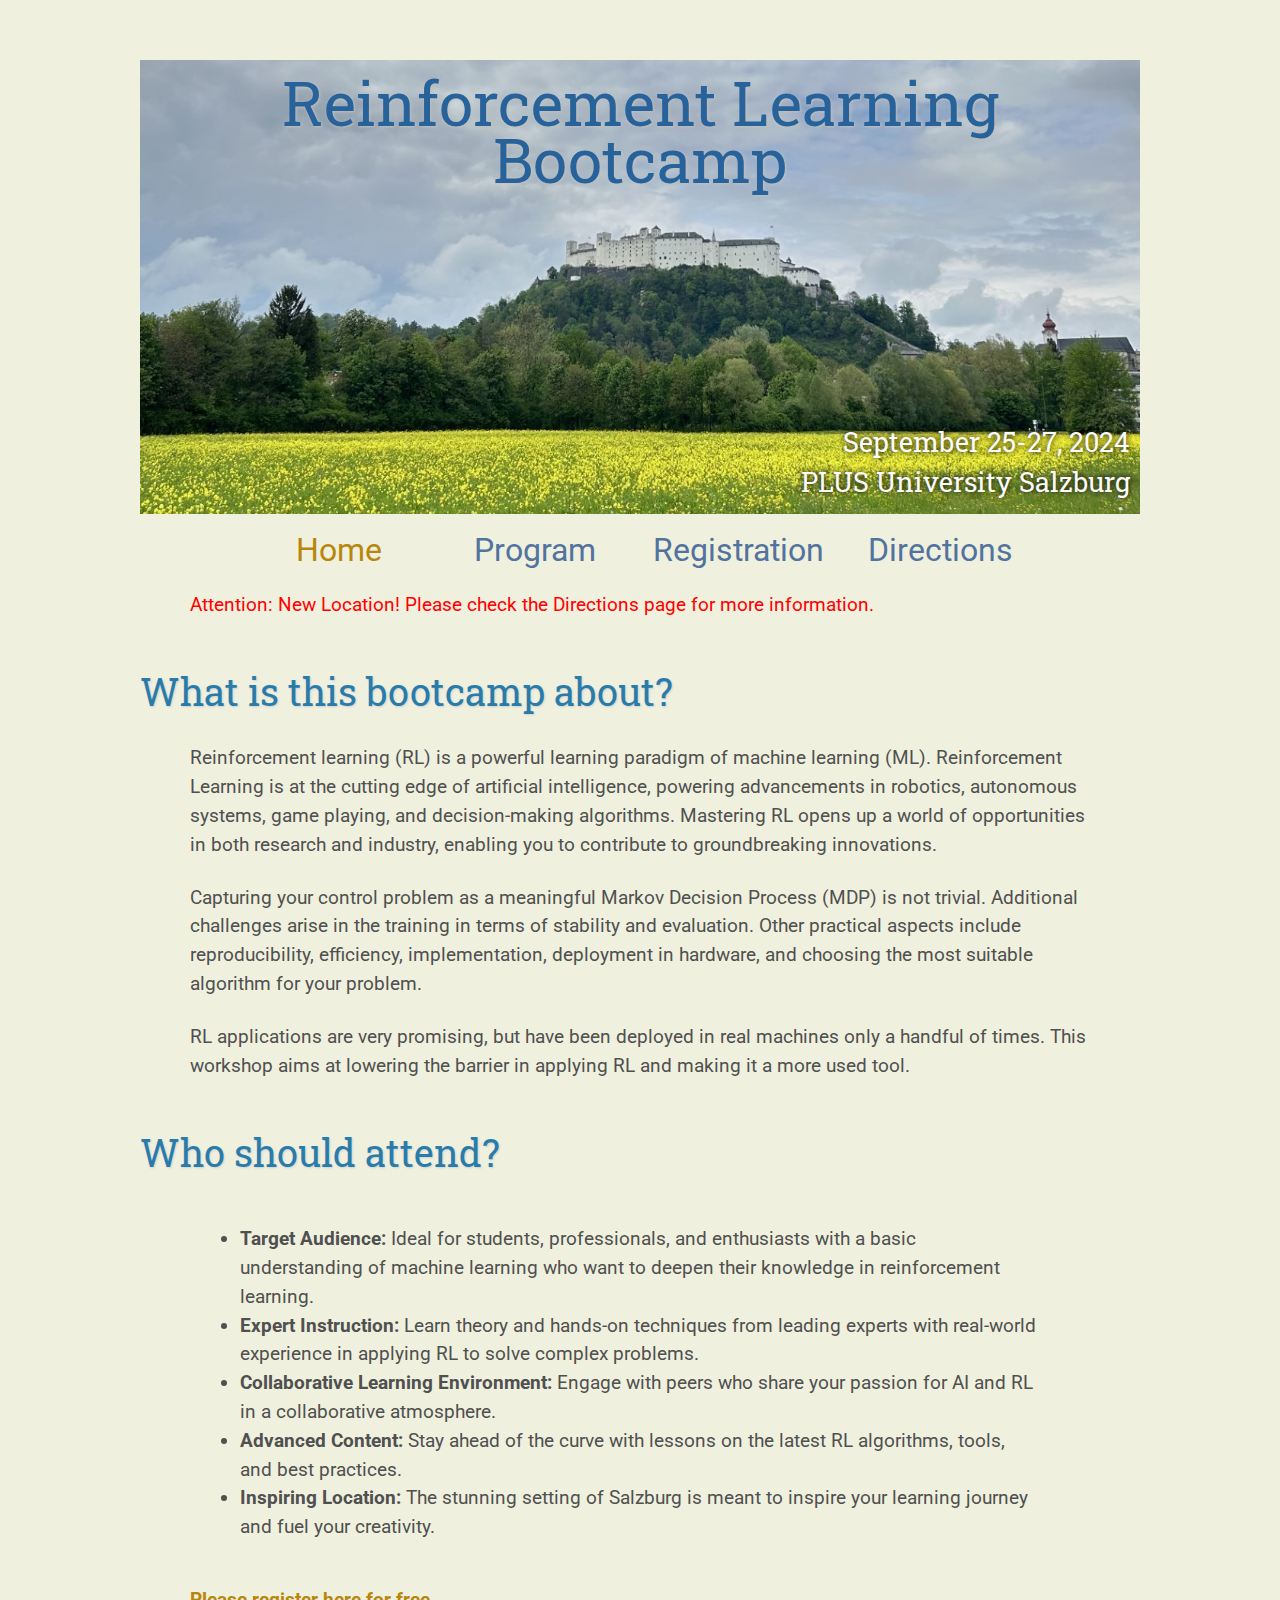
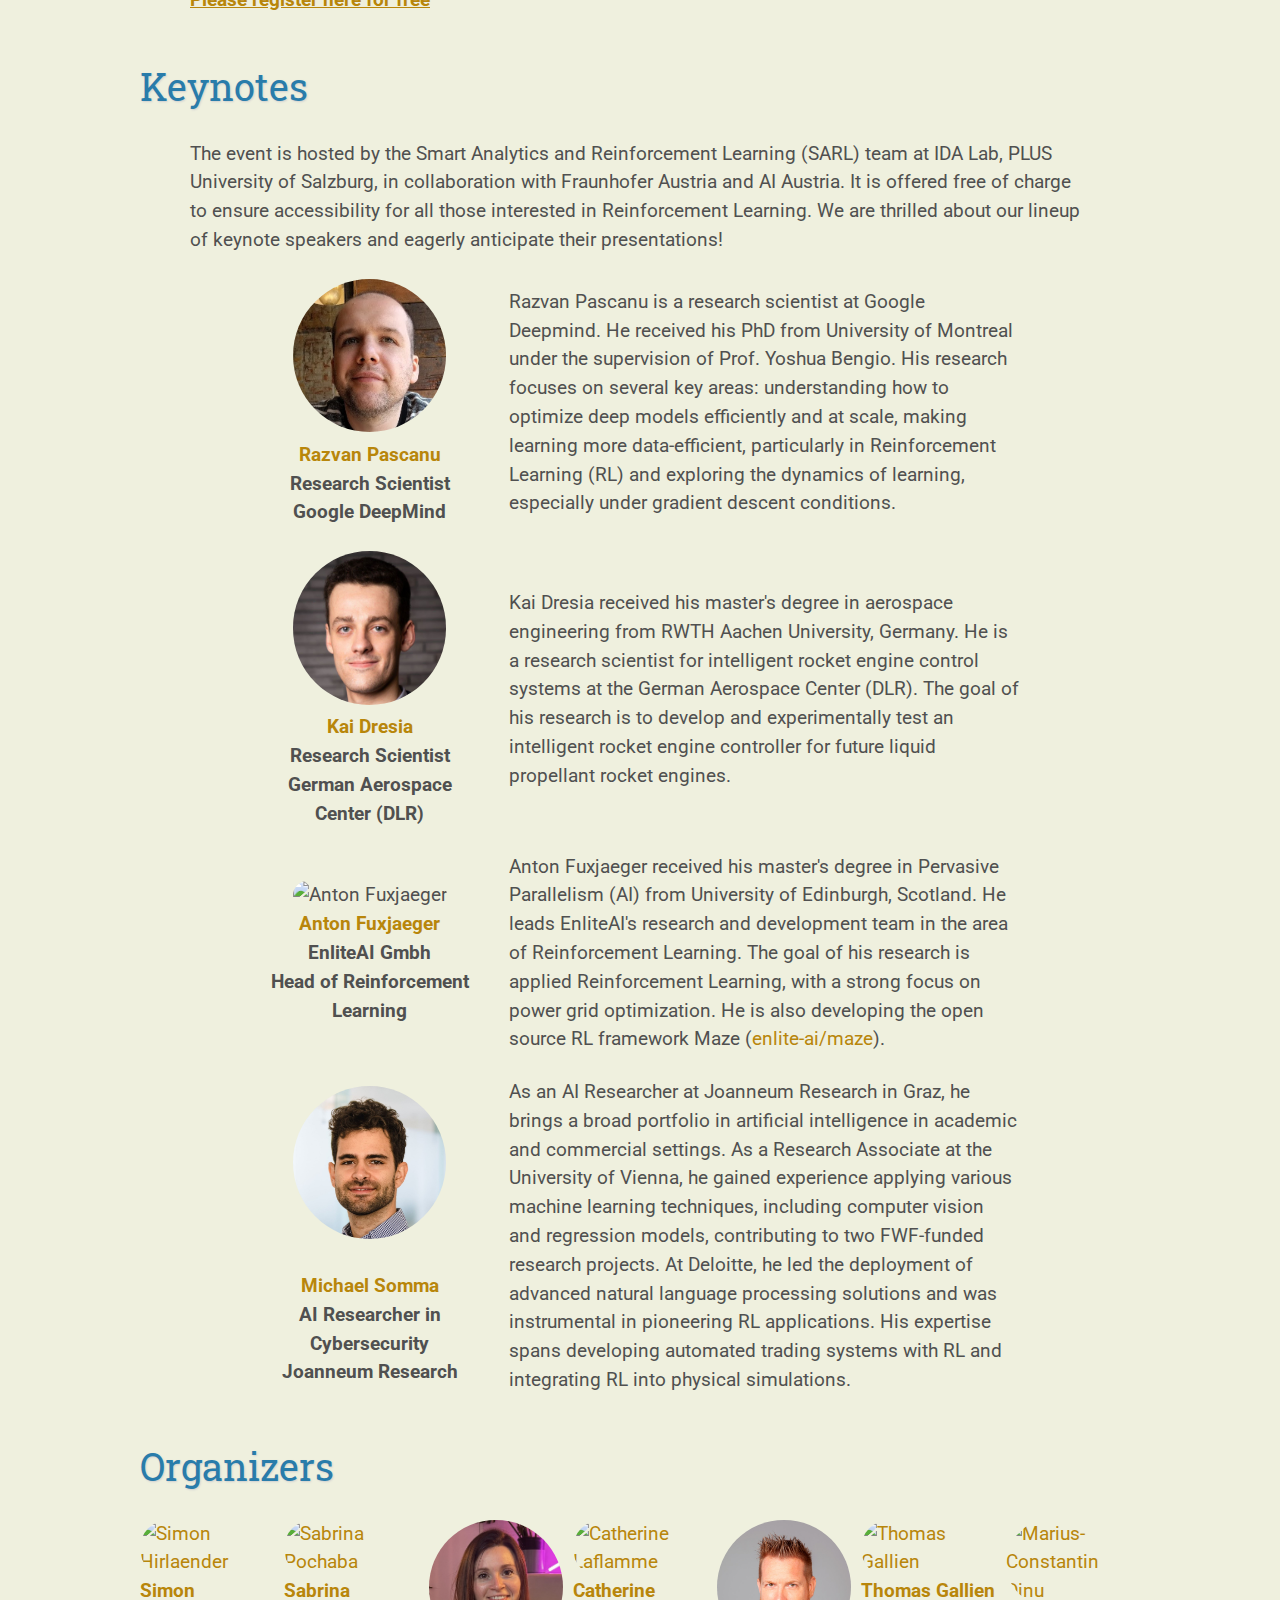
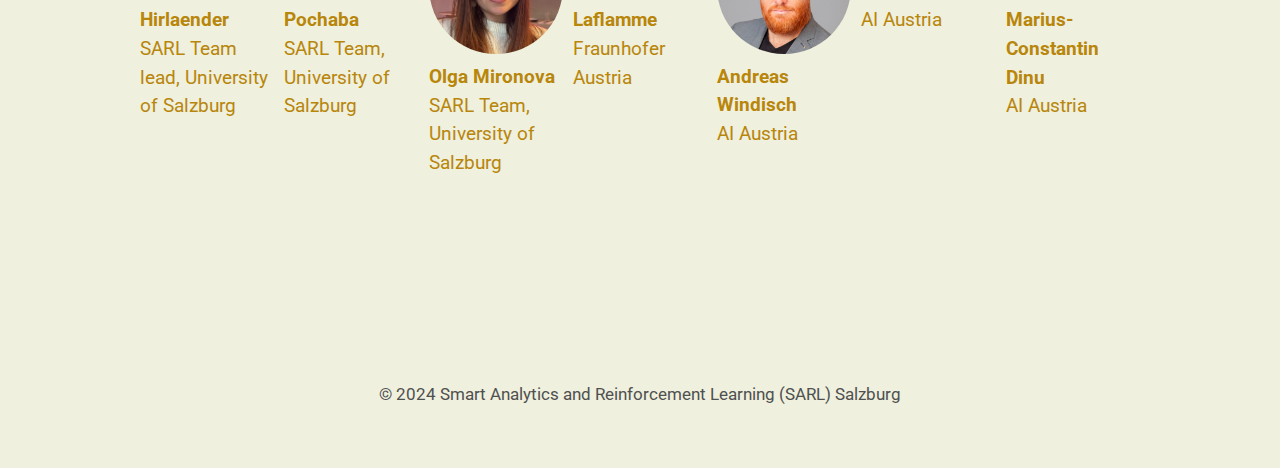
==== commit e44a5b76: "add the title with new location" ====
--- a/index.html
+++ b/index.html
@@ -90,7 +90,7 @@
     </td>
   </tr>
 </table>
-
+<p style="color: red;">Attention: New Location! Please check the Directions page for more information.</p>
     <h2>What is this bootcamp about?</h2>
     <p>
 
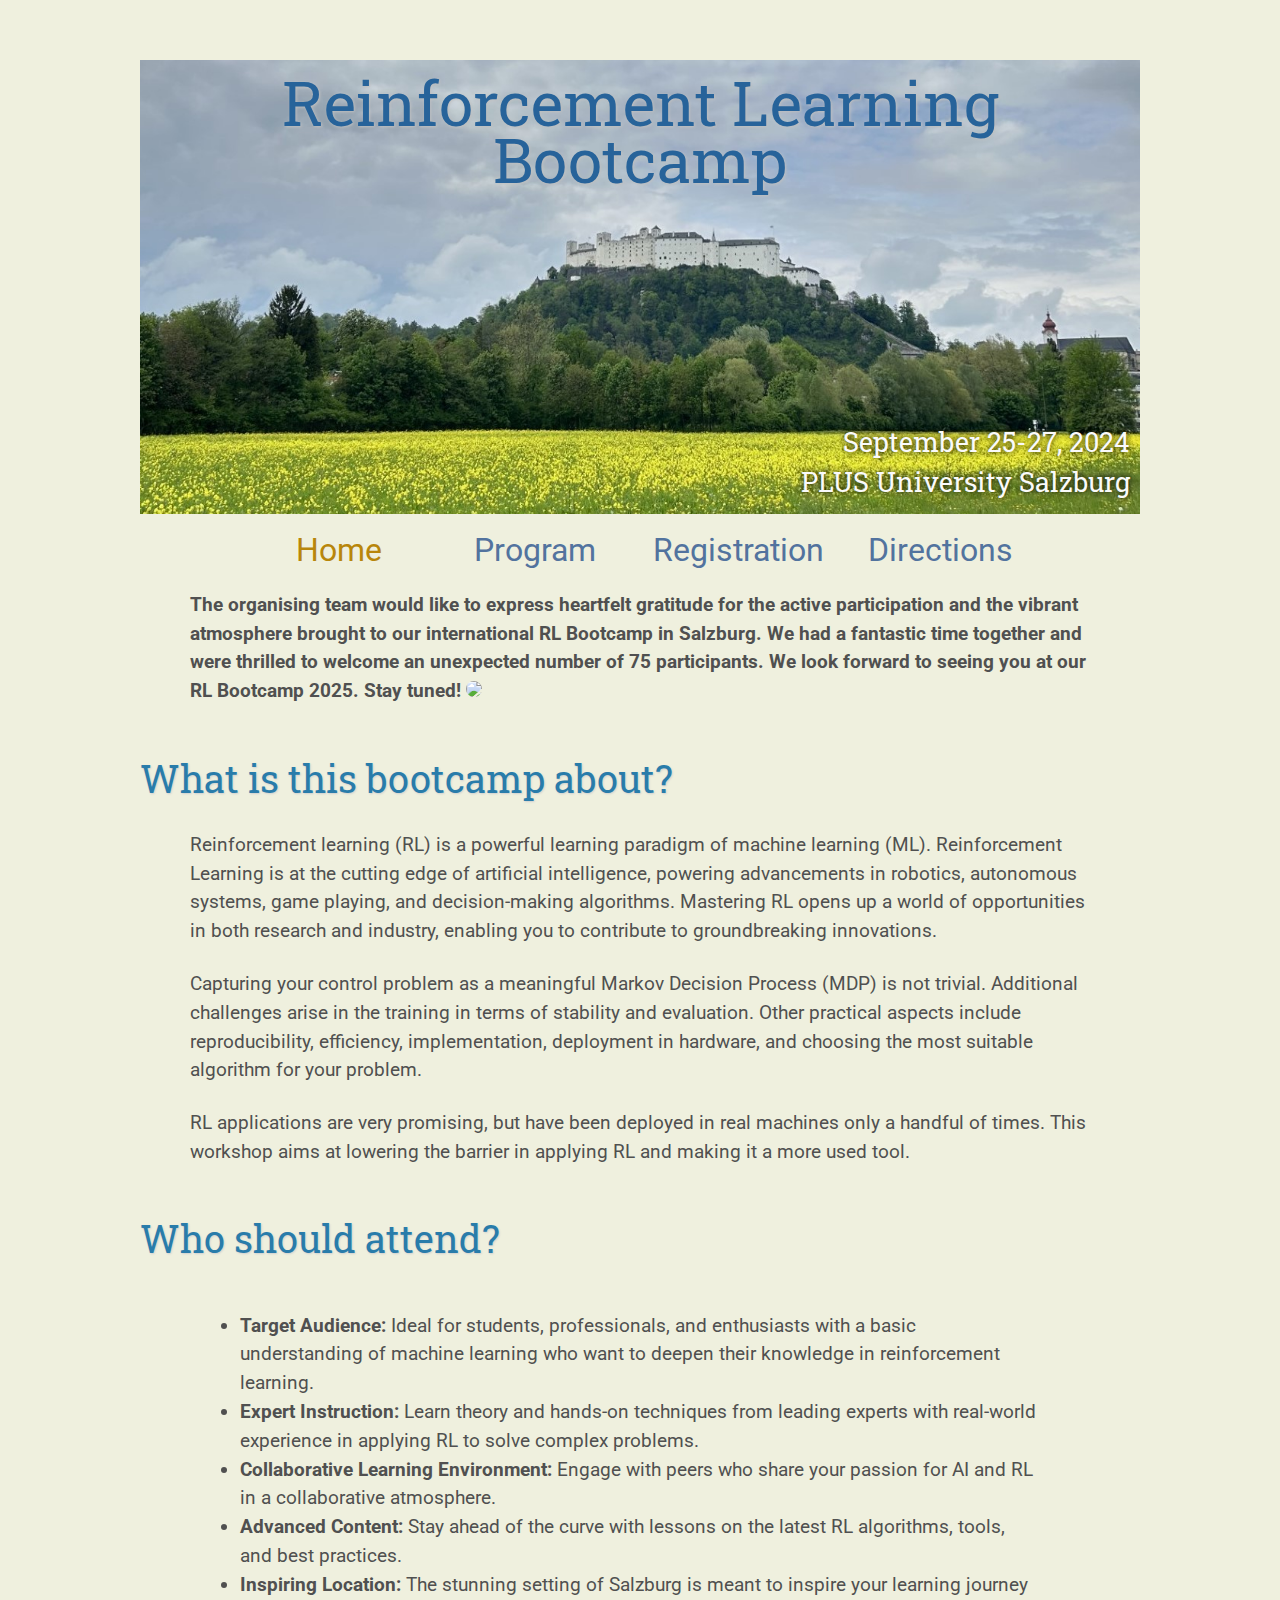
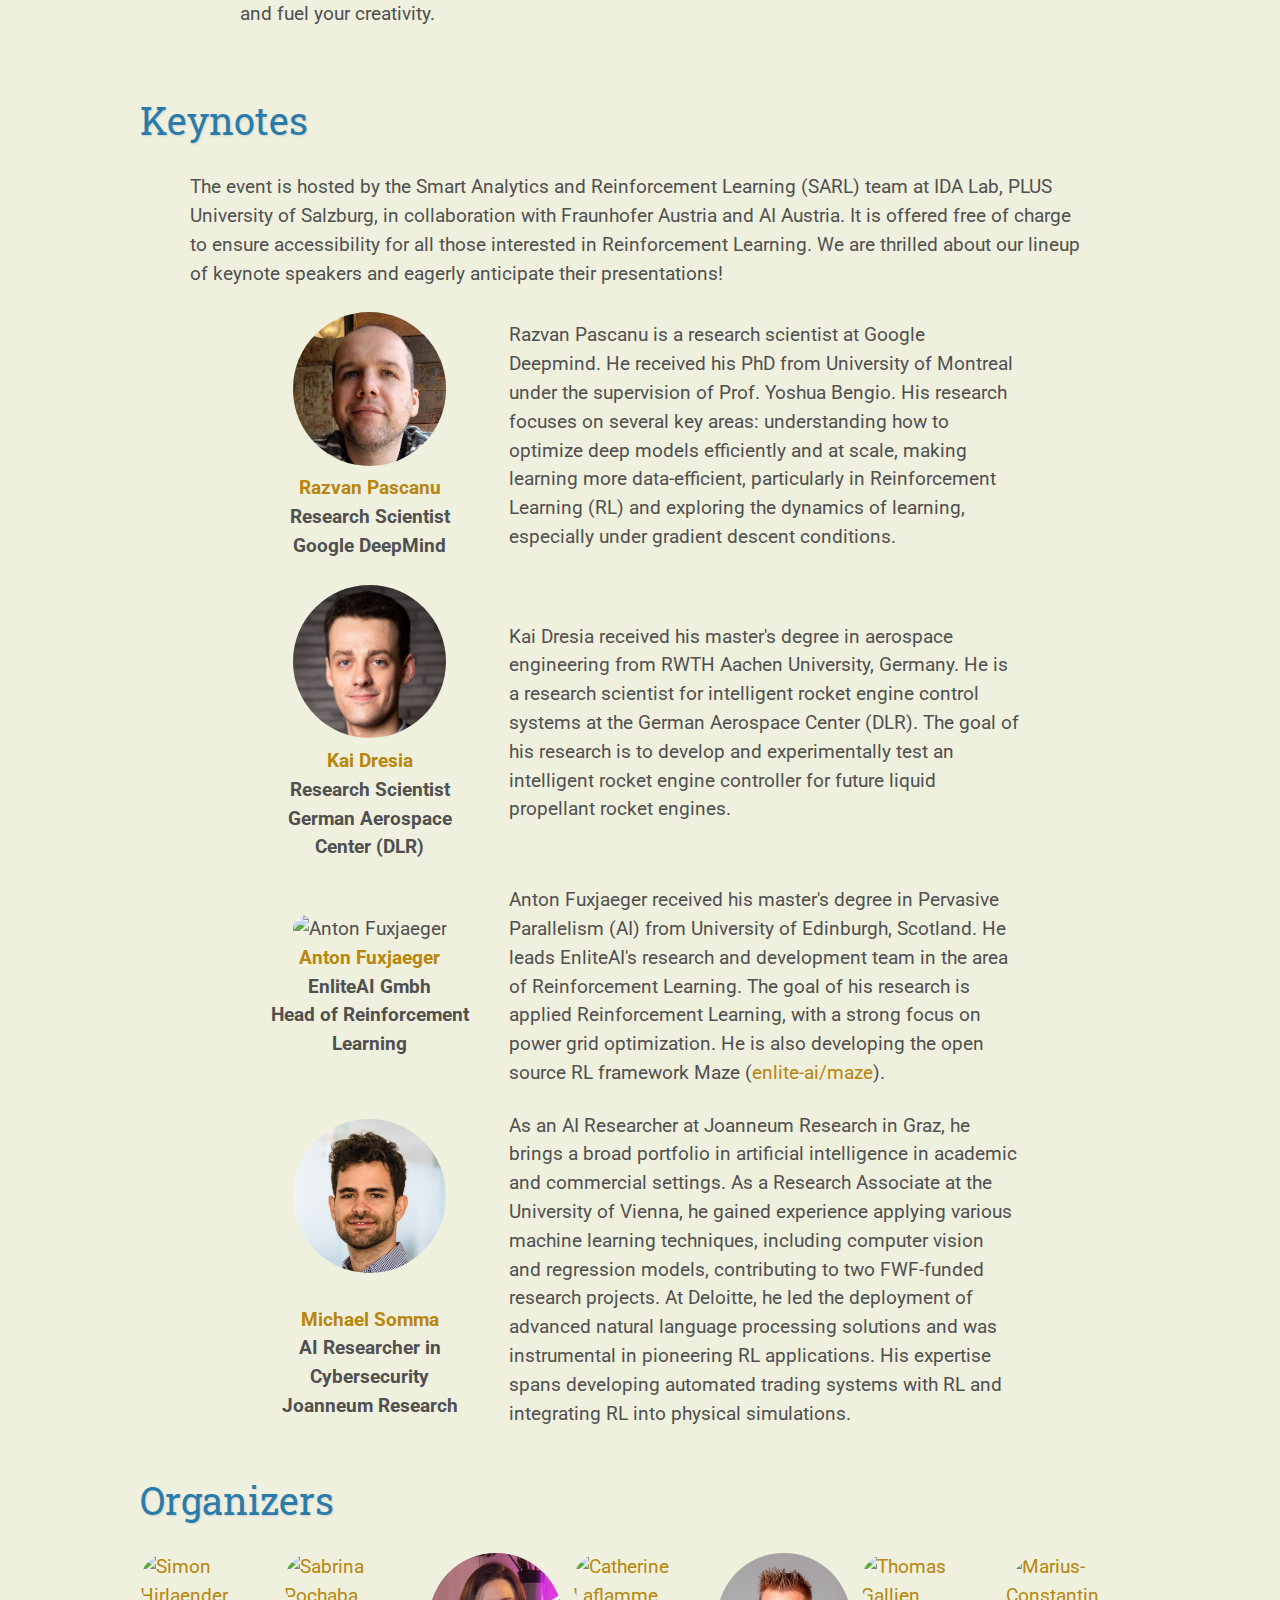
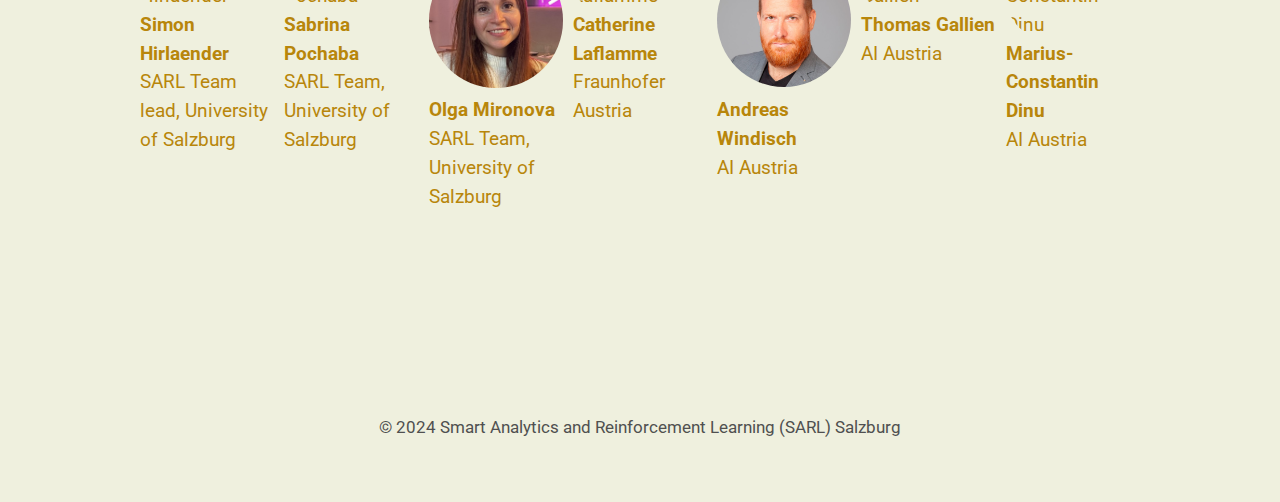
==== commit f2d3213c: "photo and gratitude" ====
--- a/index.html
+++ b/index.html
@@ -90,11 +90,14 @@
     </td>
   </tr>
 </table>
-<p style="color: red;">Attention: New Location! Please check the Directions page for more information.</p>
-    <h2>What is this bootcamp about?</h2>
-    <p>
-
-
+
+    <p>
+<b>The organising team would like to express heartfelt gratitude for the active participation and the vibrant atmosphere brought to our international RL Bootcamp in Salzburg. We had a fantastic time together and were thrilled to welcome an unexpected number of 75 participants. We look forward to seeing you at our RL Bootcamp 2025. Stay tuned!
+</b>
+<img src="RL.png"  style="border-radius: 8px; width: 300px;">
+
+<h2>What is this bootcamp about?</h2>
+<p>
 Reinforcement learning (RL) is a powerful learning paradigm of machine learning (ML). Reinforcement Learning is at the cutting edge of artificial intelligence, powering advancements in robotics, autonomous systems, game playing, and decision-making algorithms. Mastering RL opens up a world of opportunities in both research and industry, enabling you to contribute to groundbreaking innovations.
 </p>
     <p>
@@ -103,6 +106,7 @@
     <p>
 RL applications are very promising, but have been deployed in real machines only a handful of times. This workshop aims at lowering the barrier in applying RL and making it a more used tool.
 </p>
+
 <!--    -->
 <!--    <h2>Who should attend?</h2>-->
 <!--    <p>   -->
@@ -128,7 +132,7 @@
 </ul>
 
 <!--<h4><b>Participation in the workshop is free of charge</b></h4>-->
-<p><b><a href="registration">Please register here for free</a></b></p>
+<!--<p><b><a href="registration">Please register here for free</a></b></p>-->
 <!--<p><b>Contact us at <a href="mailto:sarl.ida.plus@gmail.com">sarl.ida.plus(at)gmail.com</a> or <a href="mailto:sarl.ida.plus@gmail.com">simon.hirlaender(at)plus.ac.at</a></b> </p>-->
 
 
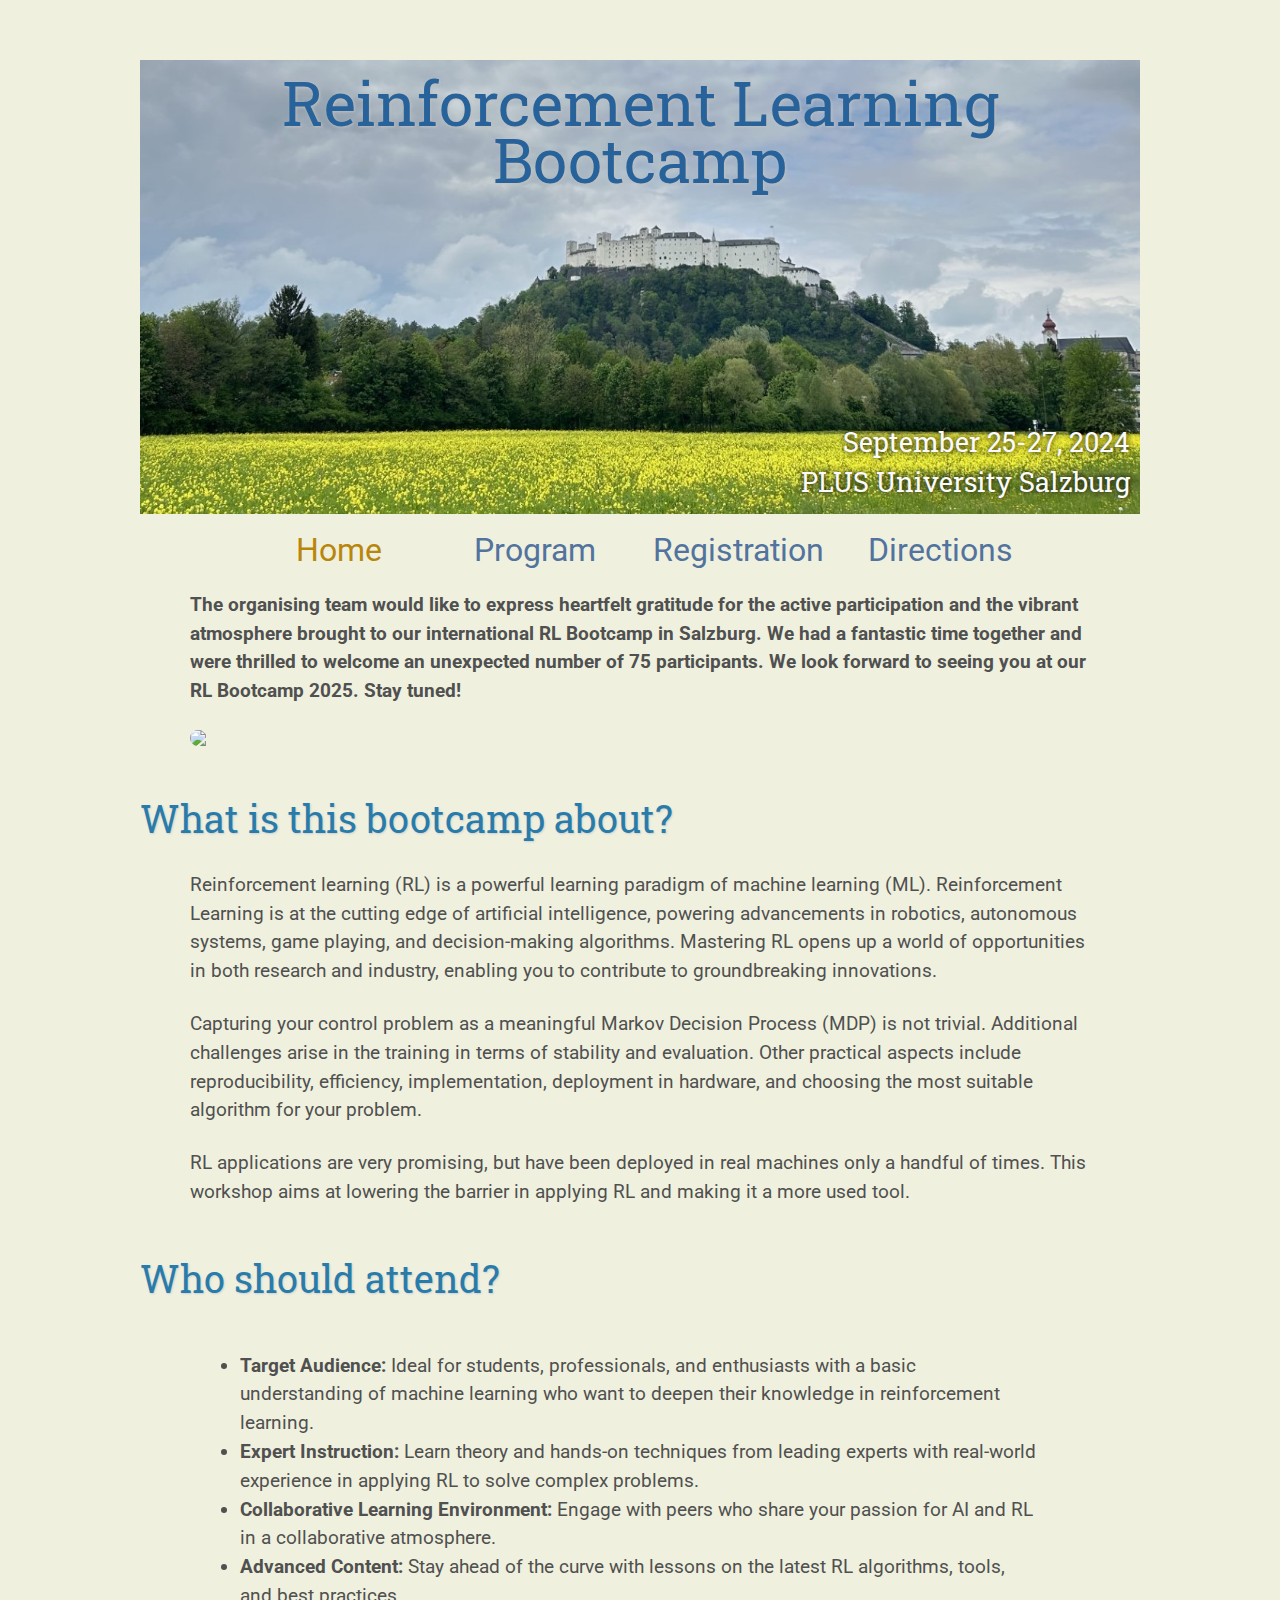
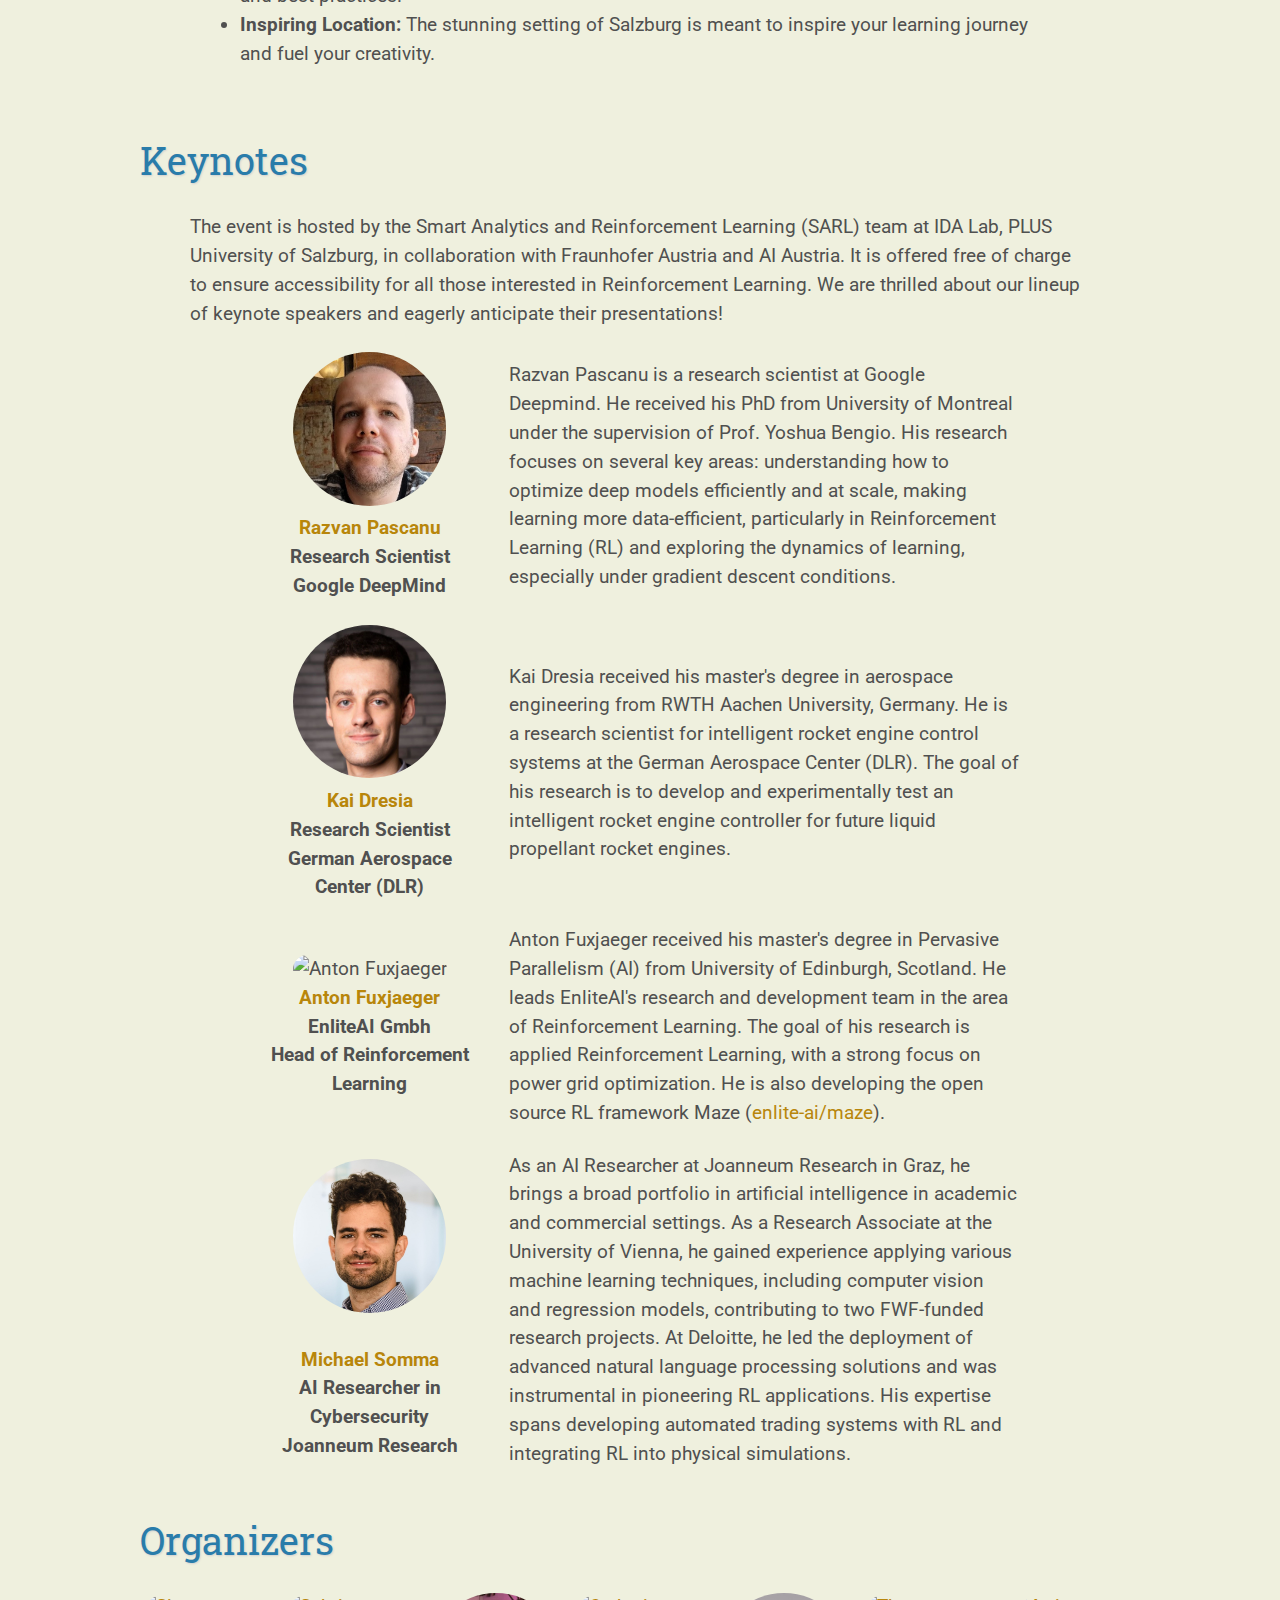
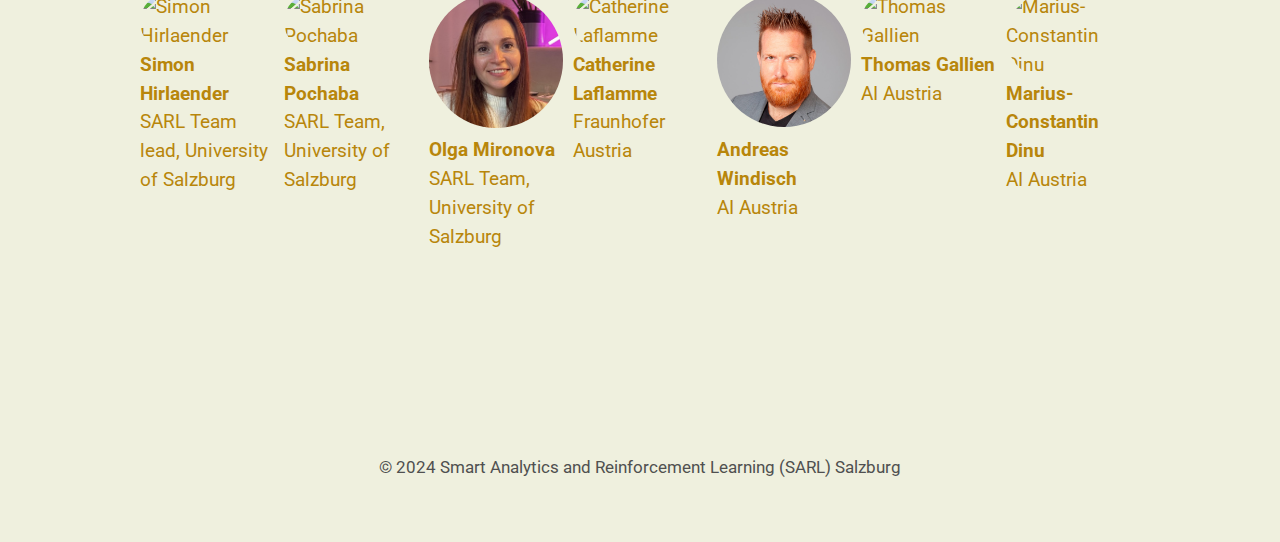
==== commit 0f1679af: "photo in the center" ====
--- a/index.html
+++ b/index.html
@@ -93,8 +93,9 @@
 
     <p>
 <b>The organising team would like to express heartfelt gratitude for the active participation and the vibrant atmosphere brought to our international RL Bootcamp in Salzburg. We had a fantastic time together and were thrilled to welcome an unexpected number of 75 participants. We look forward to seeing you at our RL Bootcamp 2025. Stay tuned!
-</b>
-<img src="RL.png"  style="border-radius: 8px; width: 300px;">
+</b></p>
+
+<img src="assets/RL.png" style="display: block; margin-left: auto; margin-right: auto; border-radius: 100px; width: 900px;">
 
 <h2>What is this bootcamp about?</h2>
 <p>
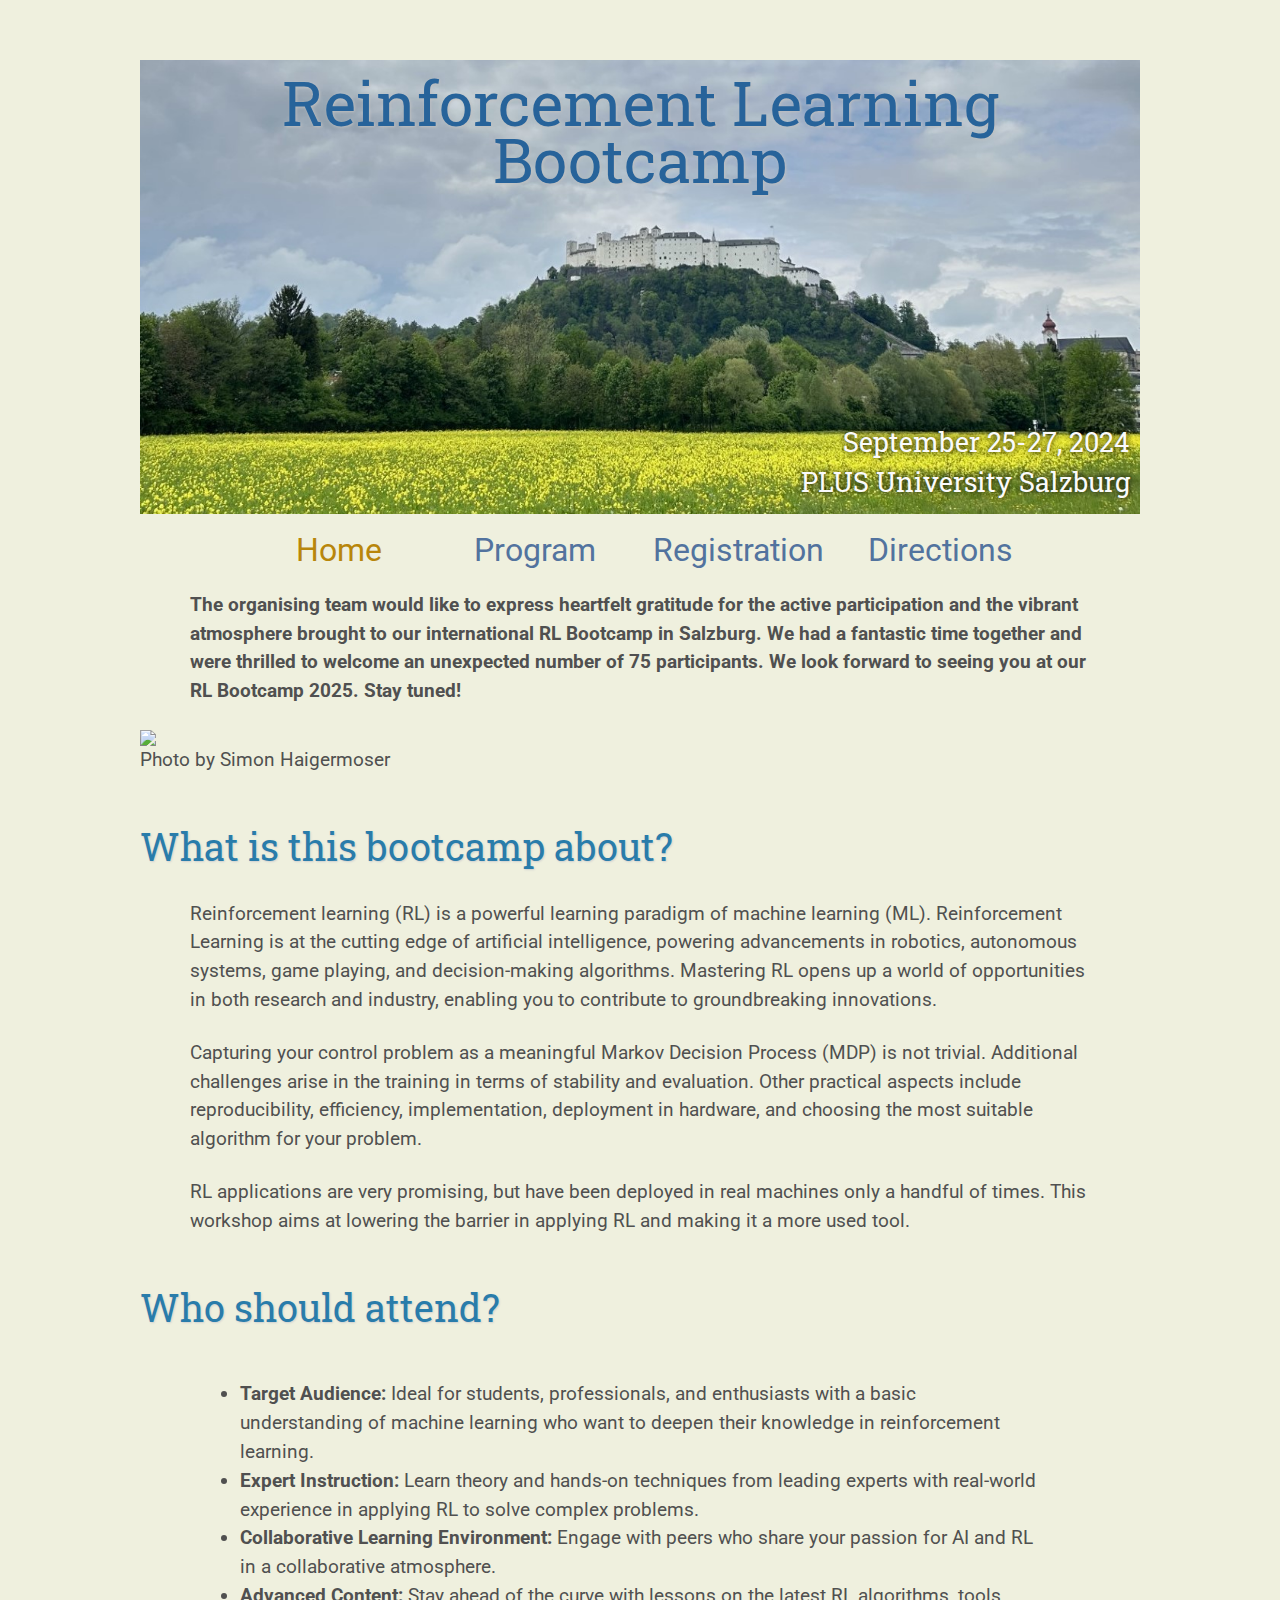
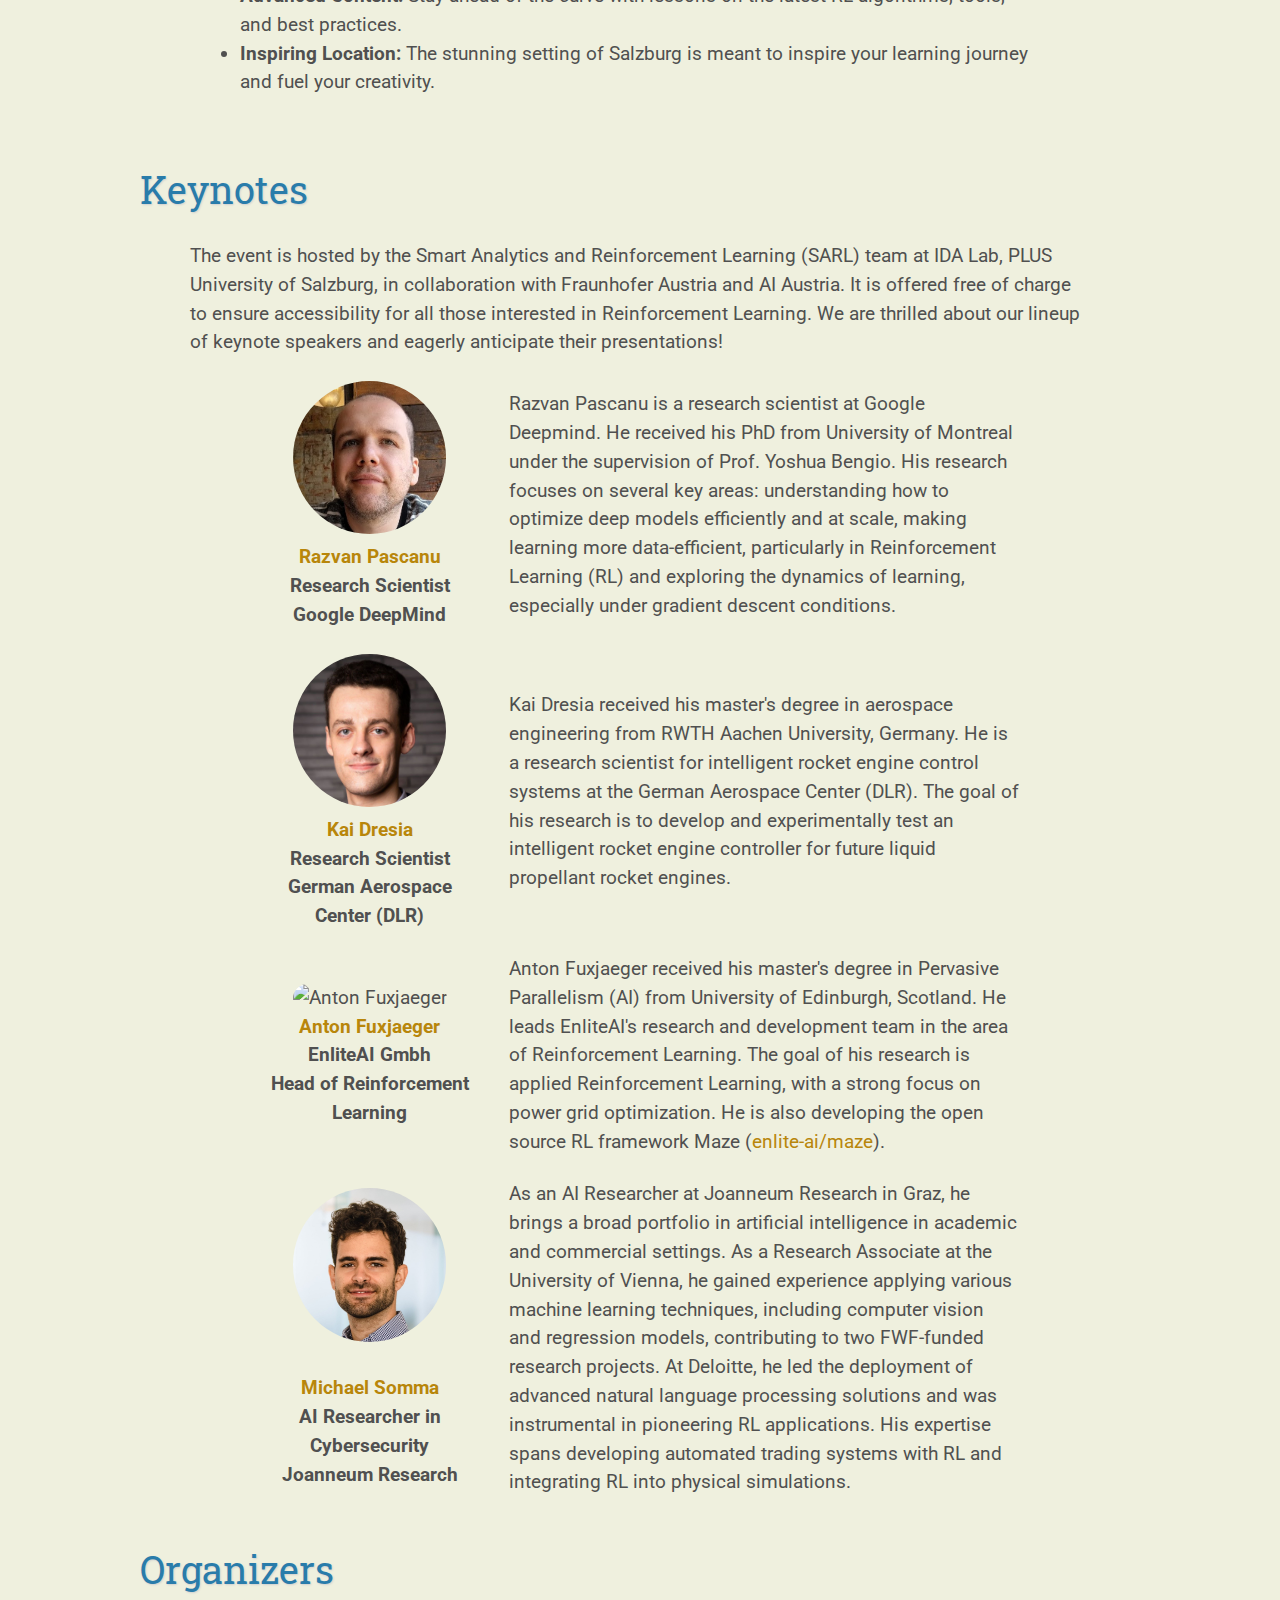
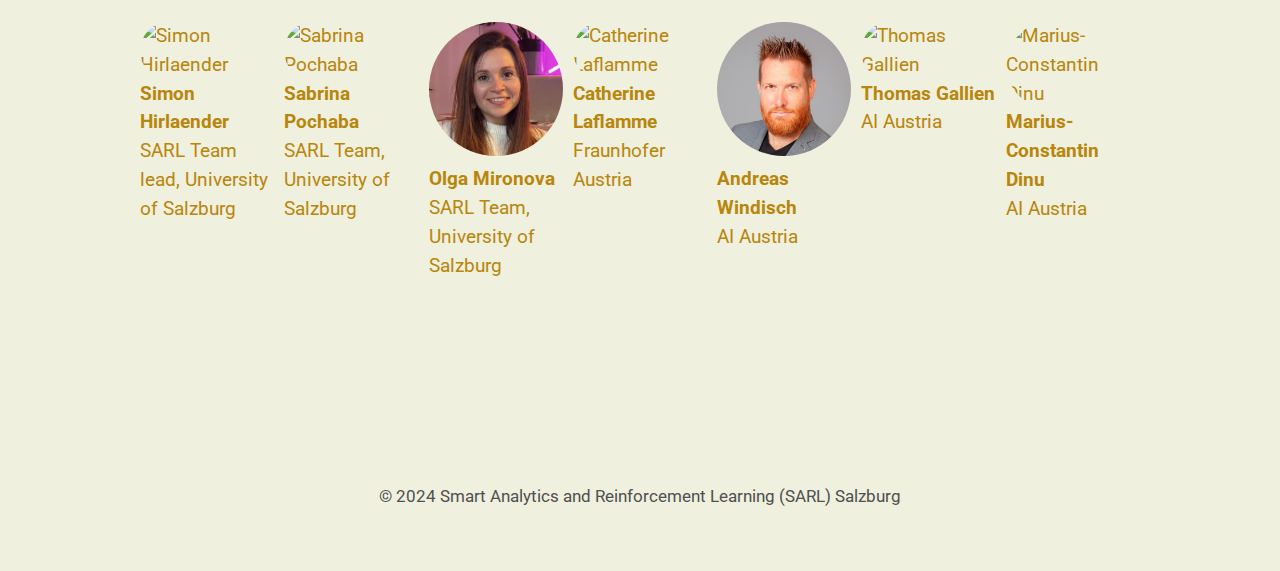
==== commit 23d07f20: "photo by" ====
--- a/index.html
+++ b/index.html
@@ -94,9 +94,10 @@
     <p>
 <b>The organising team would like to express heartfelt gratitude for the active participation and the vibrant atmosphere brought to our international RL Bootcamp in Salzburg. We had a fantastic time together and were thrilled to welcome an unexpected number of 75 participants. We look forward to seeing you at our RL Bootcamp 2025. Stay tuned!
 </b></p>
-
-<img src="assets/RL.png" style="display: block; margin-left: auto; margin-right: auto; border-radius: 100px; width: 900px;">
-
+<figure>
+<img src="assets/RL.png" style="display: block; margin-left: auto; margin-right: auto; border-radius: 0px; width: 1000px;">
+<figcaption>Photo by Simon Haigermoser</figcaption>
+</figure>
 <h2>What is this bootcamp about?</h2>
 <p>
 Reinforcement learning (RL) is a powerful learning paradigm of machine learning (ML). Reinforcement Learning is at the cutting edge of artificial intelligence, powering advancements in robotics, autonomous systems, game playing, and decision-making algorithms. Mastering RL opens up a world of opportunities in both research and industry, enabling you to contribute to groundbreaking innovations.
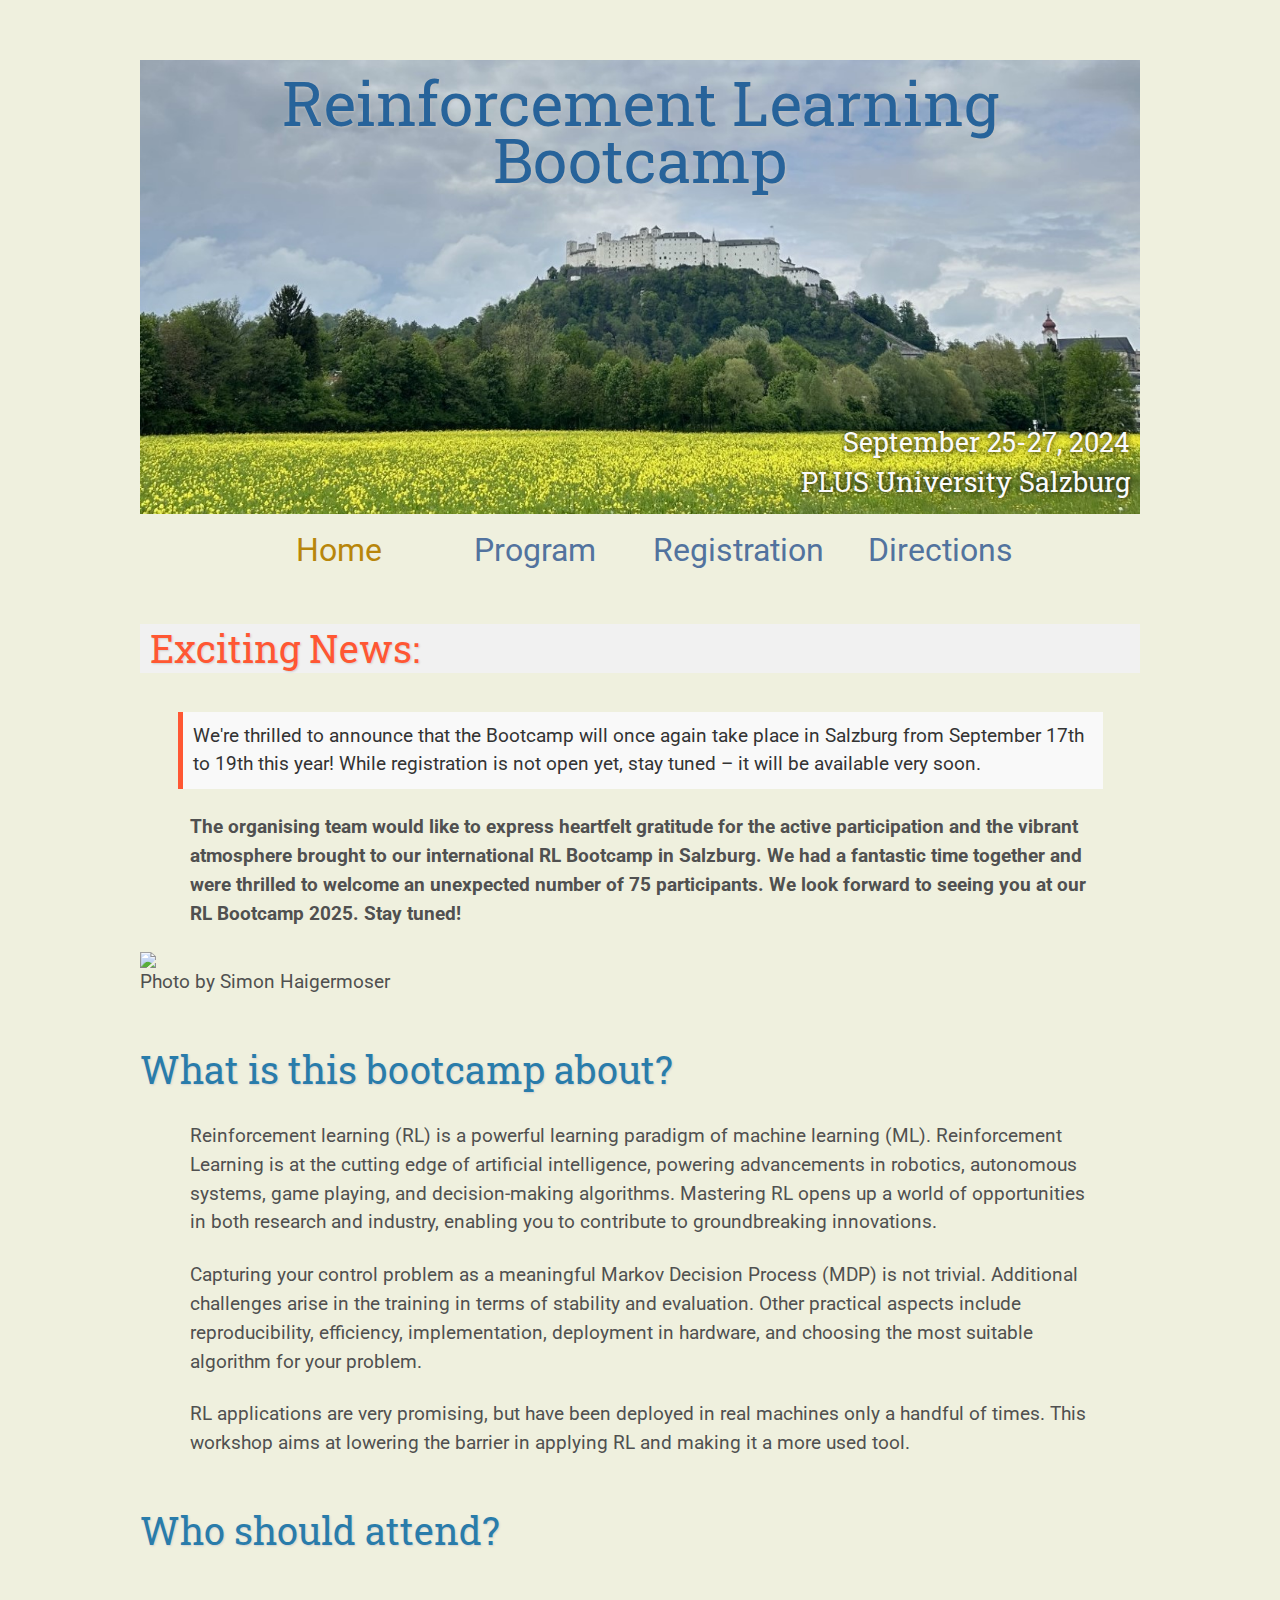
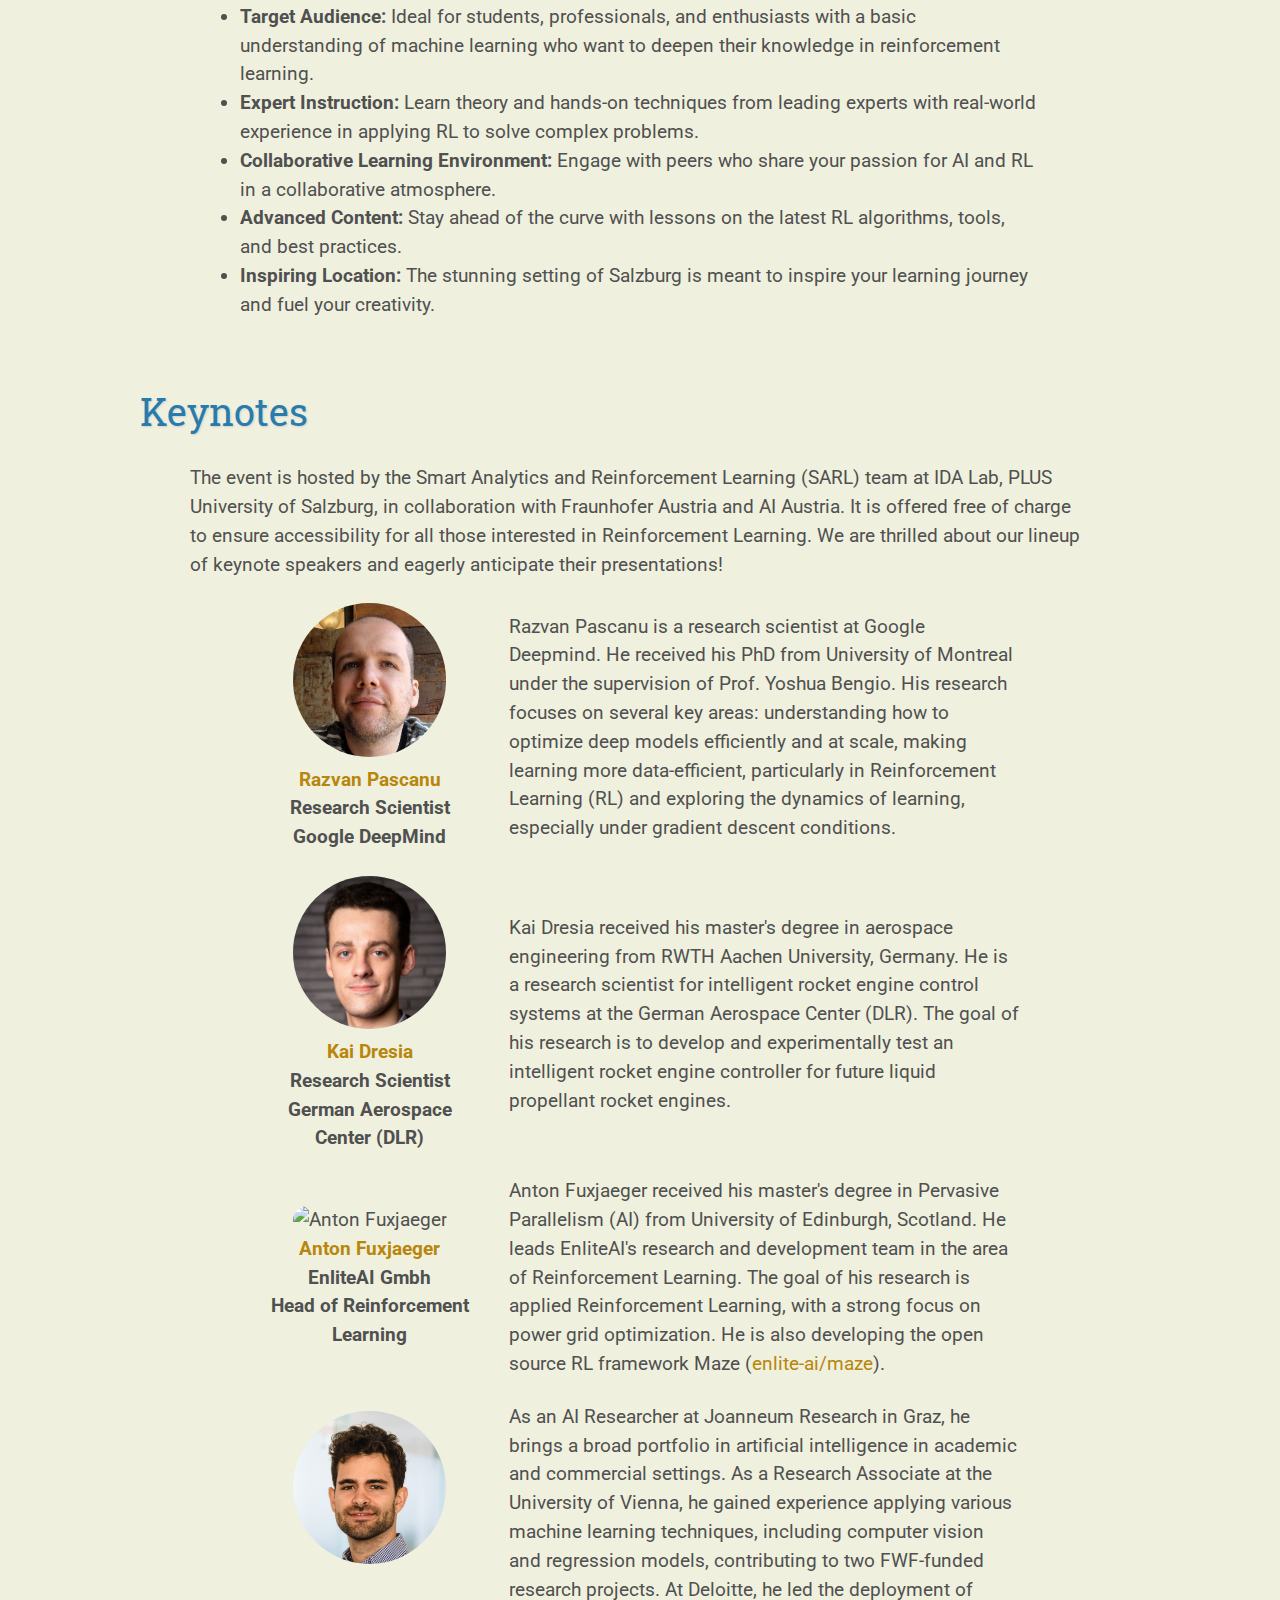
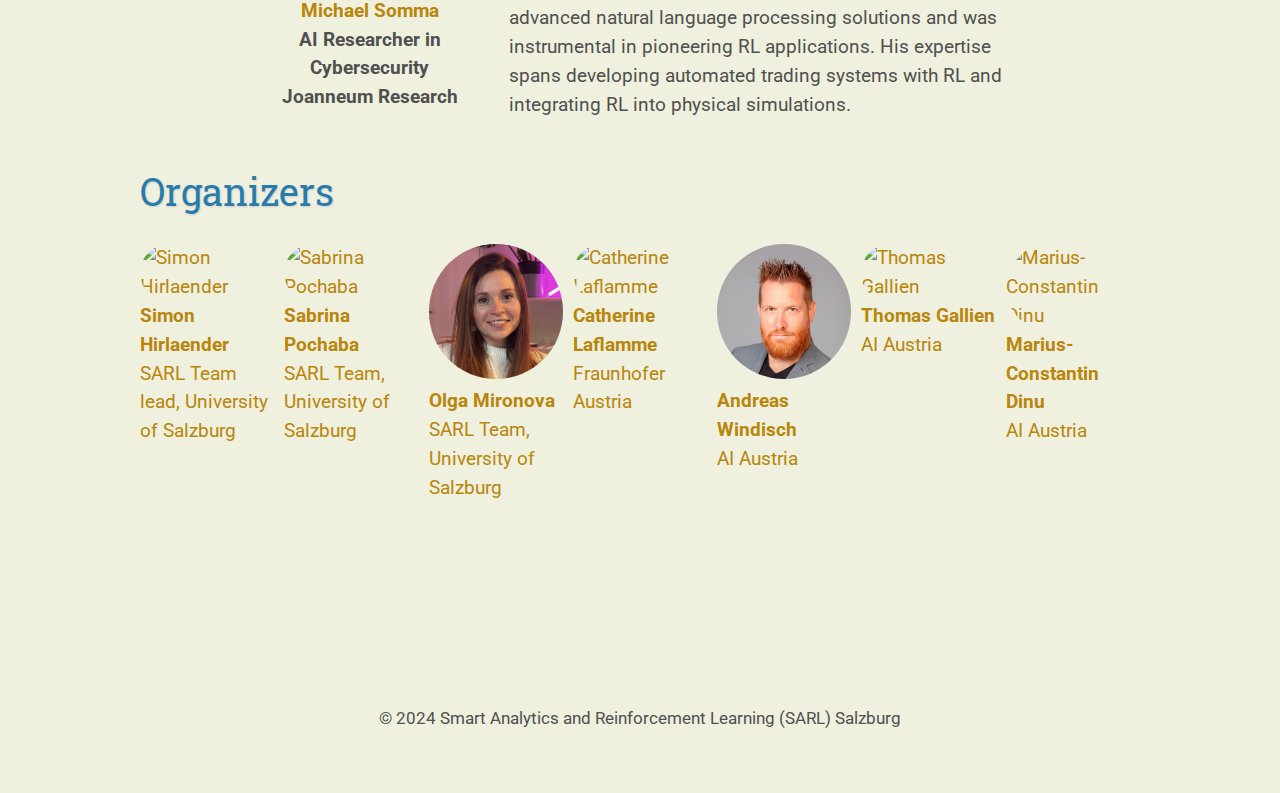
==== commit 1bd79536: "update to 2025 dates and announcement" ====
--- a/index.html
+++ b/index.html
@@ -90,6 +90,11 @@
     </td>
   </tr>
 </table>
+<h2 style="color: #ff5733; background-color: #f1f1f1; padding: 10px;">Exciting News:</h2>
+<p style="color: #333333; background-color: #f9f9f9; padding: 10px; border-left: 5px solid #ff5733;">
+    We're thrilled to announce that the Bootcamp will once again take place in Salzburg from September 17th to 19th this year!
+    While registration is not open yet, stay tuned – it will be available very soon.
+</p>
 
     <p>
 <b>The organising team would like to express heartfelt gratitude for the active participation and the vibrant atmosphere brought to our international RL Bootcamp in Salzburg. We had a fantastic time together and were thrilled to welcome an unexpected number of 75 participants. We look forward to seeing you at our RL Bootcamp 2025. Stay tuned!
